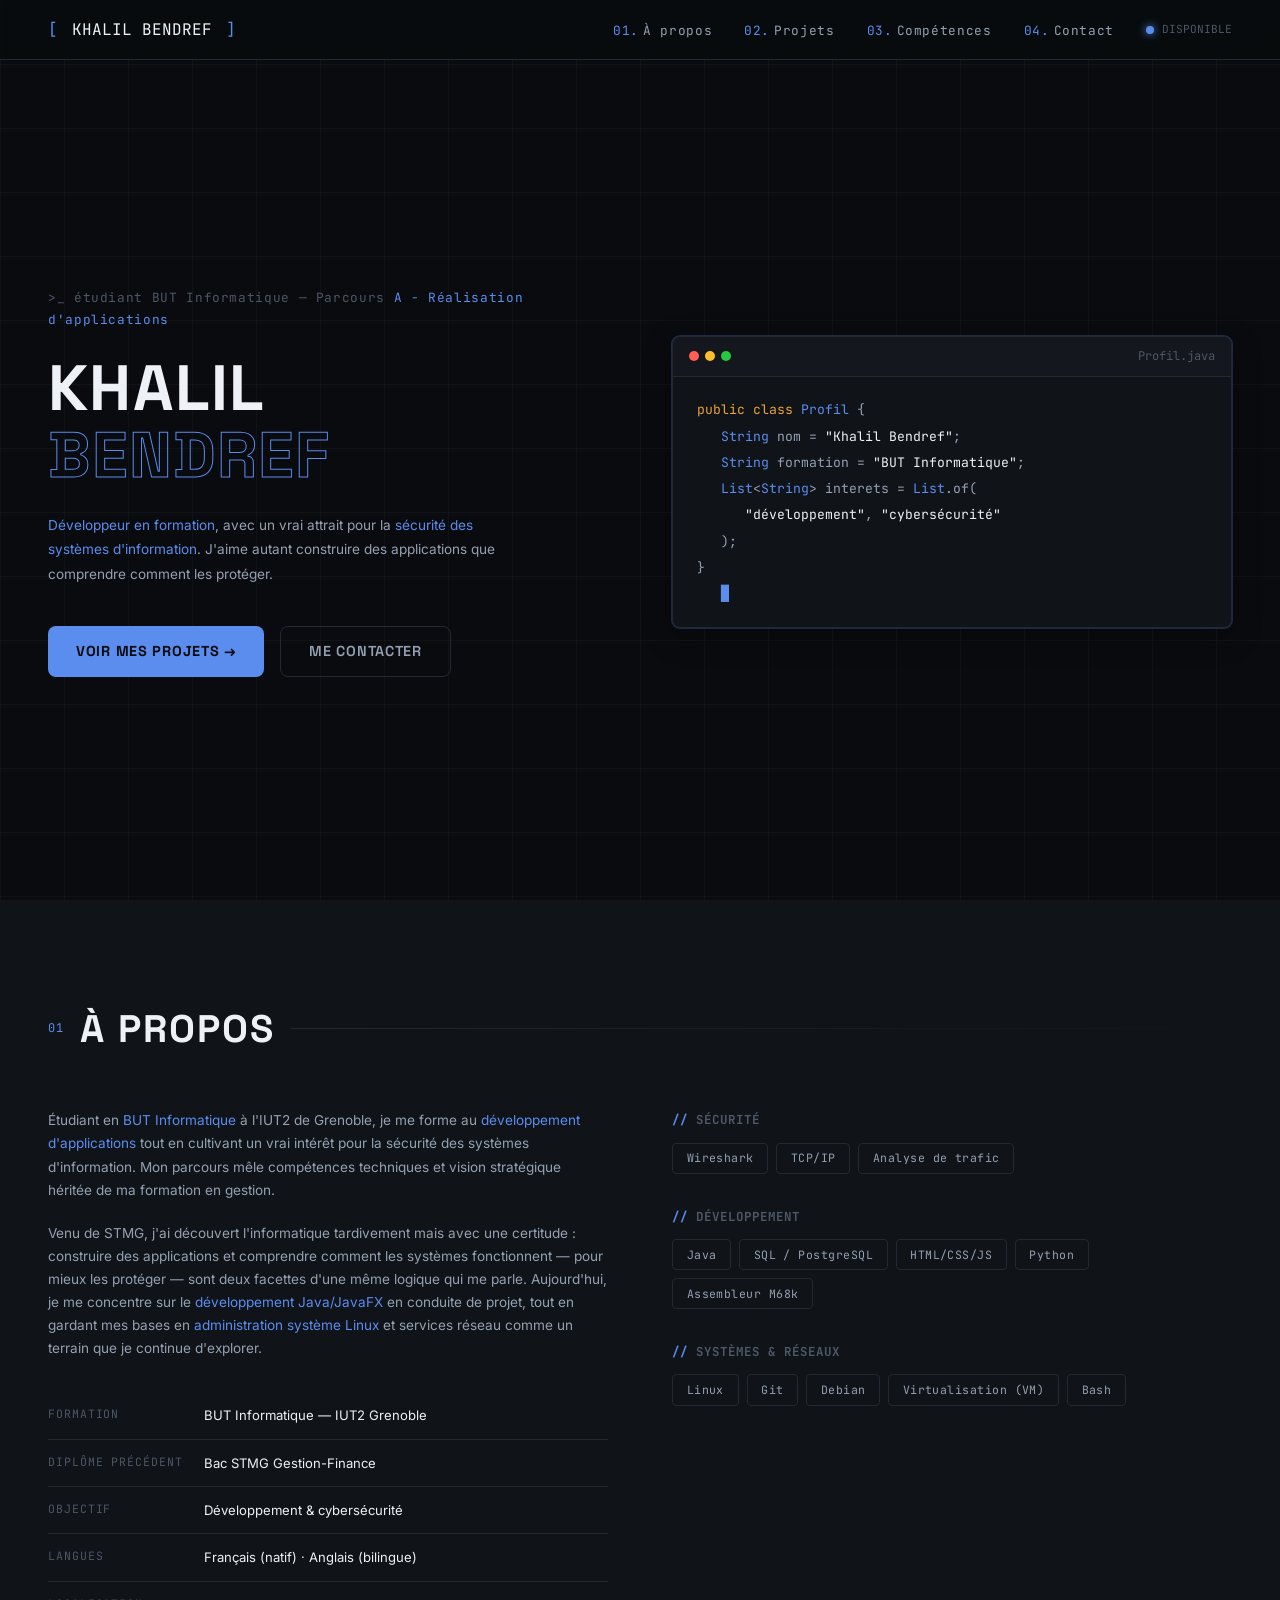
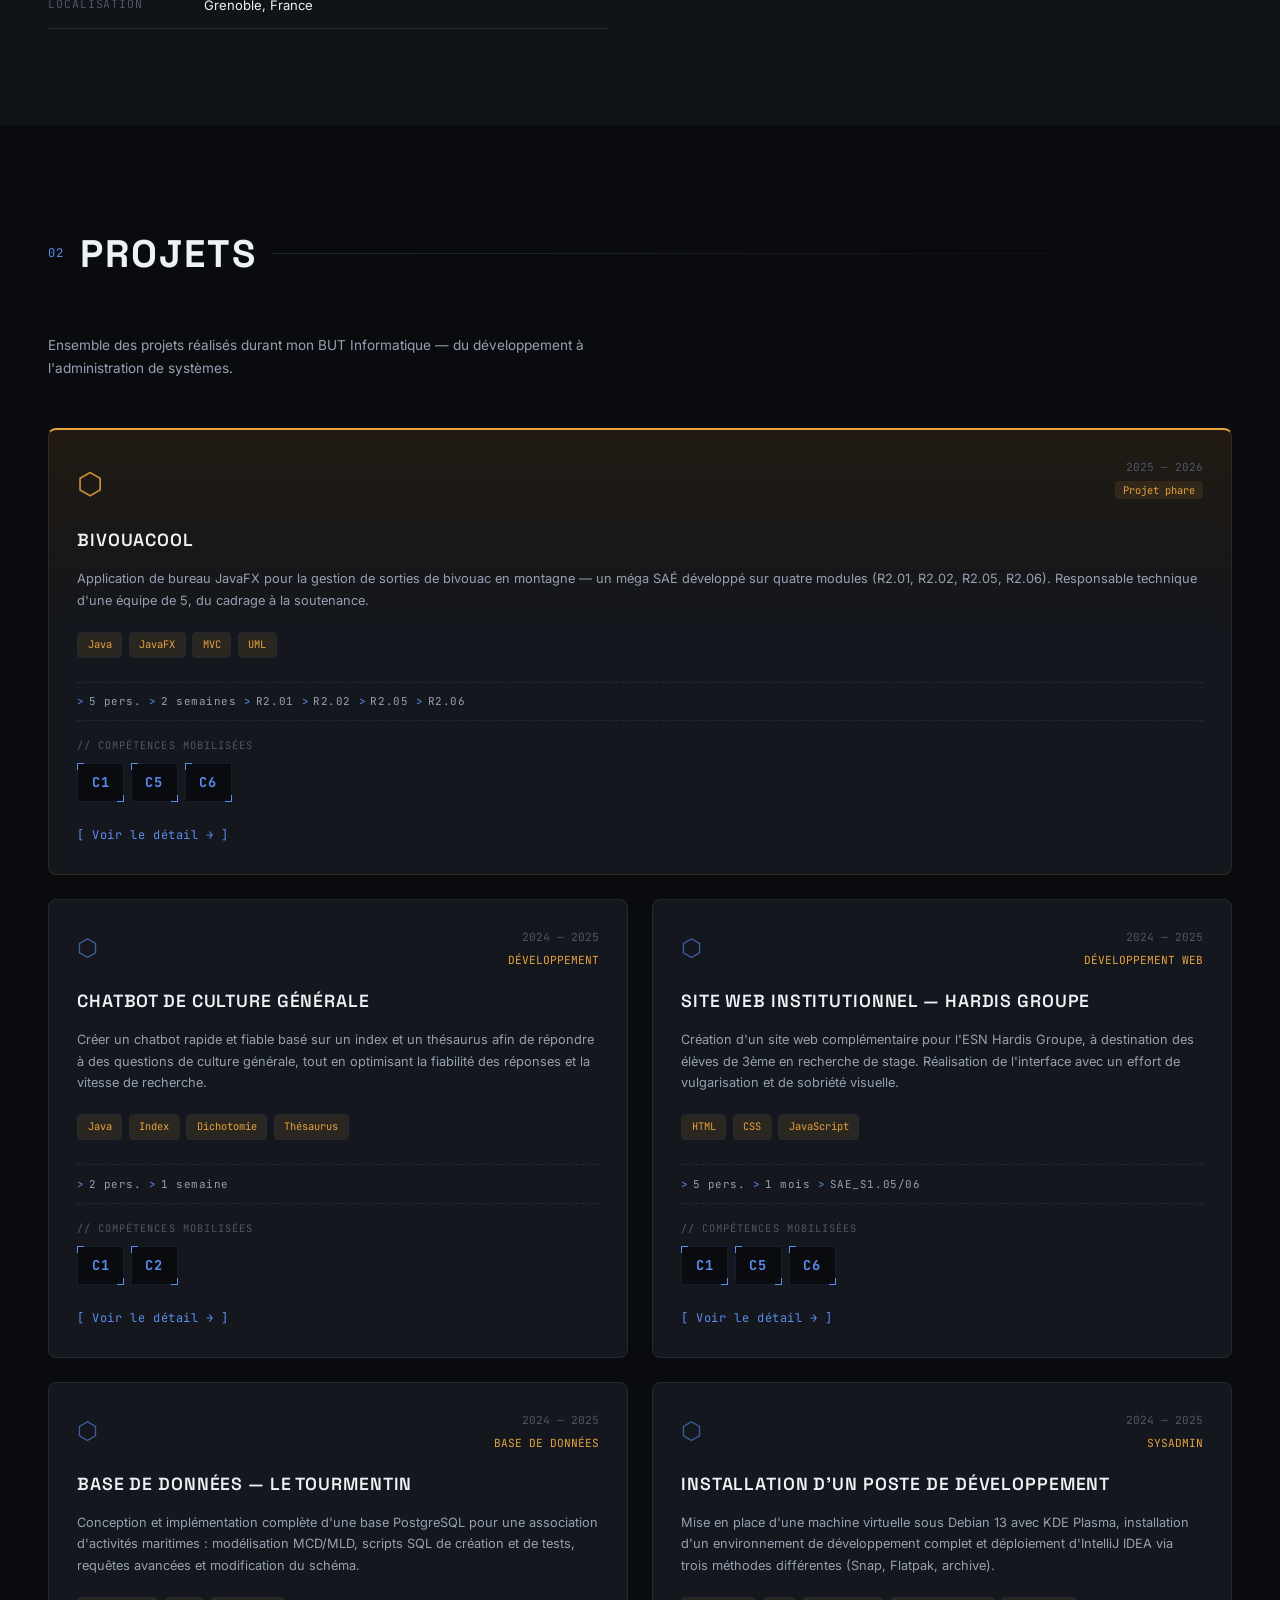
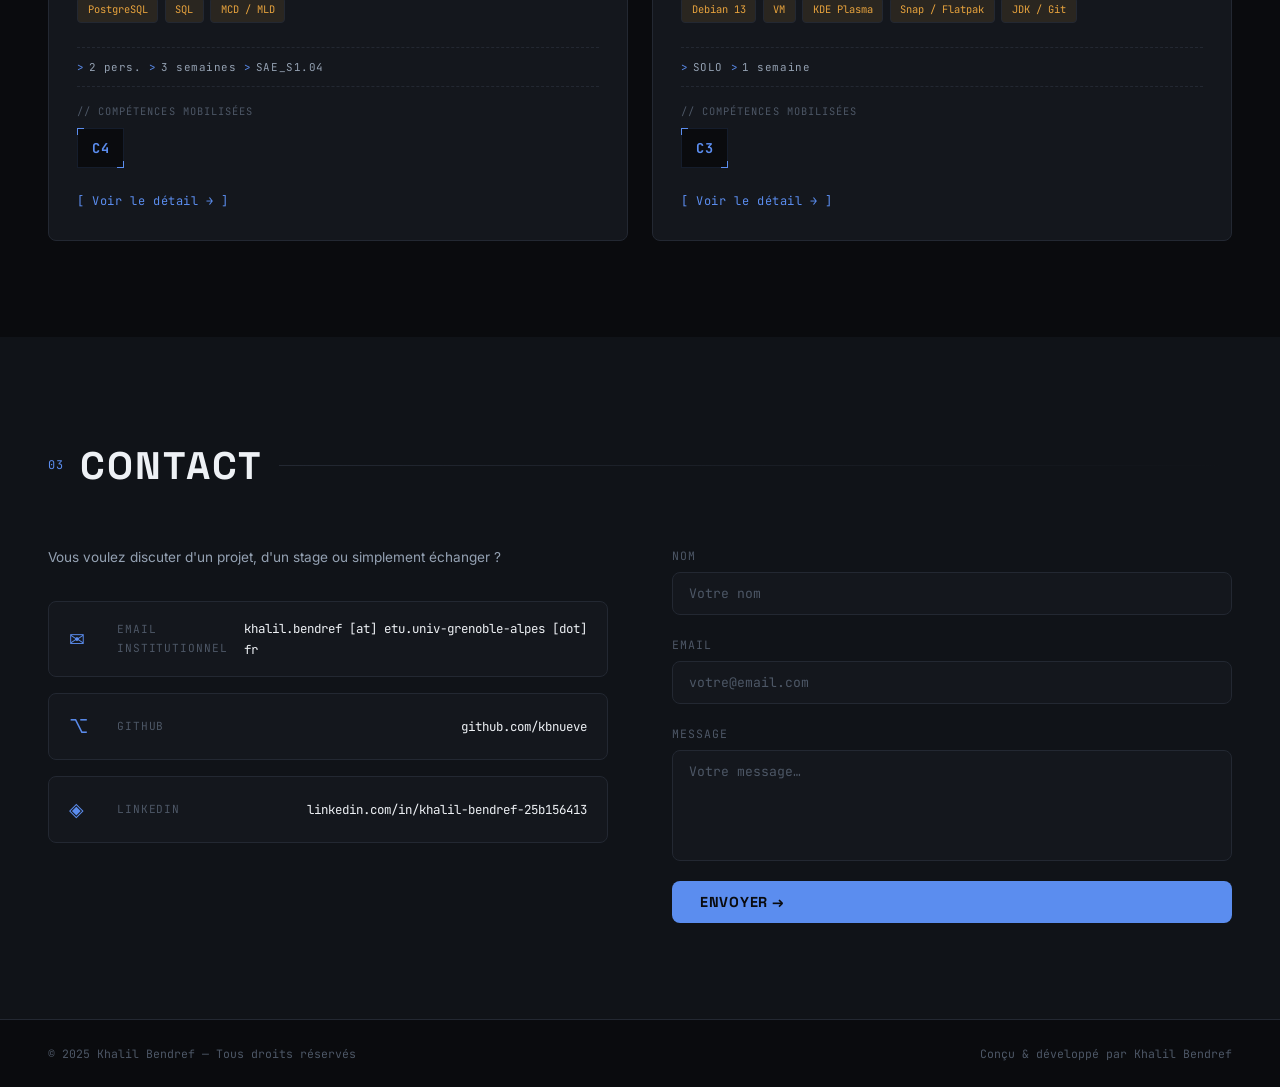
==== index.html @ bdef1910 "Add files via upload" ====
<!DOCTYPE html>
<html lang="fr">
<head>
  <meta charset="UTF-8" />
  <meta name="viewport" content="width=device-width, initial-scale=1.0"/>
  <title>Portfolio - Khalil Bendref</title>
  <link rel="preconnect" href="https://fonts.googleapis.com">
  <link href="https://fonts.googleapis.com/css2?family=JetBrains+Mono:wght@400;500;700&family=Space+Grotesk:wght@400;500;600;700&family=Inter:wght@400;500;600;700&display=swap" rel="stylesheet">
  <link rel="stylesheet" href="style.css"/>
</head>

<body>

  <!-- NAVBAR -->

<nav class="navbar">
  <div class="nav-logo">
    <span class="bracket">[</span>
    <span class="nav-name">KHALIL BENDREF</span>
    <span class="bracket">]</span>
  </div>
  <ul class="nav-links">
    <li><a href="#about"><span class="nav-num">01.</span>À propos</a></li>
    <li><a href="#projects"><span class="nav-num">02.</span>Projets</a></li>
    <li><a href="competences.html"><span class="nav-num">03.</span>Compétences</a></li>
    <li><a href="#contact"><span class="nav-num">04.</span>Contact</a></li>
  </ul>
  <div class="nav-status">
    <span class="status-dot"></span>
    <span class="status-text">DISPONIBLE</span>
  </div>
</nav>

  <!-- HERO -->
  <section class="hero" id="hero">
    <div class="hero-bg-grid"></div>
    <div class="hero-content">
      <div class="hero-tag">&gt;_ étudiant BUT Informatique — Parcours <span class="accent">A - Réalisation d'applications</span></div>
      <h1 class="hero-title">
        <span>KHALIL</span>
        <br/>
        <span class="hero-lastname">BENDREF</span>
      </h1>
      <p class="hero-sub">
        <span class="accent">Développeur en formation</span>, avec un vrai
        attrait pour la <span class="accent">sécurité des systèmes
        d'information</span>. J'aime autant construire des applications
        que comprendre comment les protéger.
      </p>
      <div class="hero-cta">
        <a href="#projects" class="btn-primary">Voir mes projets<span class="btn-arrow"> →</span></a>
        <a href="#contact" class="btn-ghost">Me contacter</a>
      </div>
    </div>
    <div class="hero-terminal">
      <div class="terminal-bar">
        <span class="t-dot red"></span>
        <span class="t-dot yellow"></span>
        <span class="t-dot green"></span>
        <span class="t-title">Profil.java</span>
      </div>
      <div class="terminal-body code-body">
        <p><span class="tk-kw">public class</span> <span class="tk-type">Profil</span> {</p>
        <p class="indent"><span class="tk-type">String</span> nom = <span class="tk-str">"Khalil Bendref"</span>;</p>
        <p class="indent"><span class="tk-type">String</span> formation = <span class="tk-str">"BUT Informatique"</span>;</p>
        <p class="indent"><span class="tk-type">List</span>&lt;<span class="tk-type">String</span>&gt; interets = <span class="tk-type">List</span>.of(</p>
        <p class="indent indent2"><span class="tk-str">"développement"</span>, <span class="tk-str">"cybersécurité"</span></p>
        <p class="indent">);</p>
        <p>}</p>
        <p class="t-caret"><span class="cursor">█</span></p>
      </div>
    </div>
  </section>

  <!-- ABOUT -->
  <section class="about" id="about">
    <div class="section-header">
      <span class="section-num">01</span>
      <h2 class="section-title">À propos</h2>
      <div class="section-line"></div>
    </div>
    <div class="about-grid">
      <div class="about-text">
        <p>
          Étudiant en <span class="accent">BUT Informatique</span> à l'IUT2 de Grenoble,
          je me forme au <span class="accent">développement d'applications</span> tout en
          cultivant un vrai intérêt pour la sécurité des systèmes d'information.
          Mon parcours mêle compétences techniques et vision stratégique héritée de ma formation en gestion.
        </p>
        <p>
          Venu de STMG, j'ai découvert l'informatique tardivement mais avec
une certitude : construire des applications et comprendre comment les
systèmes fonctionnent — pour mieux les protéger — sont deux facettes
d'une même logique qui me parle.

Aujourd'hui, je me concentre sur le <span class="accent">développement
Java/JavaFX</span> en conduite de projet, tout en gardant mes bases en
<span class="accent">administration système Linux</span> et services
réseau comme un terrain que je continue d'explorer.
        </p>
        <div class="about-details">
          <div class="detail-item">
            <span class="detail-label">Formation</span>
            <span class="detail-value">BUT Informatique — IUT2 Grenoble</span>
          </div>
          <div class="detail-item">
            <span class="detail-label">Diplôme précédent</span>
            <span class="detail-value">Bac STMG Gestion-Finance</span>
          </div>
          <div class="detail-item">
            <span class="detail-label">Objectif</span>
            <span class="detail-value">Développement &amp; cybersécurité</span>
          </div>
          
          <div class="detail-item">
  <span class="detail-label">Langues</span>
  <span class="detail-value">Français (natif) · Anglais (bilingue)</span>
</div>

          <div class="detail-item">
            <span class="detail-label">Localisation</span>
            <span class="detail-value">Grenoble, France</span>
          </div>
        </div>
      </div>
      <div class="about-skills">
        <div class="skills-block">
          <h3 class="skills-cat"><span class="accent">// </span>Sécurité</h3>
          <div class="skill-tags">
            <span class="tag">Wireshark</span>
            <span class="tag">TCP/IP</span>
            <span class="tag">Analyse de trafic</span>
          </div>
        </div>
        <div class="skills-block">
          <h3 class="skills-cat"><span class="accent">// </span>Développement</h3>
          <div class="skill-tags">
            <span class="tag">Java</span>
            <span class="tag">SQL / PostgreSQL</span>
            <span class="tag">HTML/CSS/JS</span>
            <span class="tag">Python</span>
            <span class="tag">Assembleur M68k</span>
          </div>
        </div>
        <div class="skills-block">
          <h3 class="skills-cat"><span class="accent">// </span>Systèmes & Réseaux</h3>
          <div class="skill-tags">
            <span class="tag">Linux</span>
            <span class="tag">Git</span>
            <span class="tag">Debian</span>
            <span class="tag">Virtualisation (VM)</span>
            <span class="tag">Bash</span>
          </div>
        </div>
      </div>
    </div>
  </section>

  <!-- PROJECTS -->
   <!-- PROJECTS -->
  <section class="projects" id="projects">
    <div class="section-header">
      <span class="section-num">02</span>
      <h2 class="section-title">Projets</h2>
      <div class="section-line"></div>
    </div>
    <p class="projects-intro">
      Ensemble des projets réalisés durant mon BUT Informatique — du développement à l'administration de systèmes.
    </p>
    <div class="projects-grid">

      <!-- PROJECT CARD 5 — Bivouacool (PHARE) -->
      <article class="project-card featured" onclick="openProjectModal(5)">
        <div class="card-header">
          <div class="card-icon">⬡</div>
          <div class="card-meta">
            <span class="card-year">2025 — 2026</span>
            <span class="card-type featured-badge">Projet phare</span>
          </div>
        </div>
        <h3 class="card-title">Bivouacool</h3>
        <p class="card-desc">
          Application de bureau JavaFX pour la gestion de sorties de bivouac en montagne — un méga SAÉ développé sur quatre modules (R2.01, R2.02, R2.05, R2.06). Responsable technique d'une équipe de 5, du cadrage à la soutenance.
        </p>
        <div class="card-tags">
          <span class="ctag">Java</span>
          <span class="ctag">JavaFX</span>
          <span class="ctag">MVC</span>
          <span class="ctag">UML</span>
        </div>

        <div class="card-meta-row">
          <span class="meta-chip"><span class="meta-key">&gt;</span> <span class="meta-val">5 pers.</span></span>
          <span class="meta-chip"><span class="meta-key">&gt;</span> <span class="meta-val">2 semaines</span></span>
          <span class="meta-chip"><span class="meta-key">&gt;</span> <span class="meta-val">R2.01</span></span>
          <span class="meta-chip"><span class="meta-key">&gt;</span> <span class="meta-val">R2.02</span></span>
          <span class="meta-chip"><span class="meta-key">&gt;</span> <span class="meta-val">R2.05</span></span>
          <span class="meta-chip"><span class="meta-key">&gt;</span> <span class="meta-val">R2.06</span></span>
        </div>

        <div class="card-skills">
          <span class="card-skills-label">// Compétences mobilisées</span>
          <div class="skills-row">
            <a href="competences.html#c1" class="skill-badge" title="Réaliser un développement d'application" onclick="event.stopPropagation()">C1</a>
            <a href="competences.html#c5" class="skill-badge" title="Conduire un projet" onclick="event.stopPropagation()">C5</a>
            <a href="competences.html#c6" class="skill-badge" title="Travailler dans une équipe informatique" onclick="event.stopPropagation()">C6</a>
          </div>
        </div>

        <div class="card-footer">
          <span class="card-link">[ Voir le détail → ]</span>
        </div>
        <div class="card-glow"></div>
      </article>

      <!-- PROJECT CARD 1 — Chatbot culture générale -->
       <article class="project-card" onclick="openProjectModal(1)">
        <div class="card-header">
          <div class="card-icon">⬡</div>
          <div class="card-meta">
            <span class="card-year">2024 — 2025</span>
            <span class="card-type">DÉVELOPPEMENT</span>
          </div>
        </div>
        <h3 class="card-title">Chatbot de culture générale</h3>
        <p class="card-desc">
          Créer un chatbot rapide et fiable basé sur un index et un thésaurus afin de répondre à des questions de culture générale, tout en optimisant la fiabilité des réponses et la vitesse de recherche.
        </p>
        <div class="card-tags">
          <span class="ctag">Java</span>
          <span class="ctag">Index</span>
          <span class="ctag">Dichotomie</span>
          <span class="ctag">Thésaurus</span>
        </div>

        <div class="card-meta-row">
          <span class="meta-chip"><span class="meta-key">&gt;</span> <span class="meta-val">2 pers.</span></span>
          <span class="meta-chip"><span class="meta-key">&gt;</span> <span class="meta-val">1 semaine</span></span>
        </div>

        <div class="card-skills">
          <span class="card-skills-label">// Compétences mobilisées</span>
          <div class="skills-row">
            <a href="competences.html#c1" class="skill-badge" title="Réaliser un développement d'application">C1</a>
            <a href="competences.html#c2" class="skill-badge" title="Optimiser des applications informatiques">C2</a>
          </div>
        </div>

        <div class="card-footer">
          <span class="card-link">[ Voir le détail → ]</span>
        </div>
        <div class="card-glow"></div>
      </article>

      <!-- PROJECT CARD 2 — Site web Hardis Groupe -->
      <article class="project-card" onclick="openProjectModal(2)">
        <div class="card-header">
          <div class="card-icon">⬡</div>
          <div class="card-meta">
            <span class="card-year">2024 — 2025</span>
            <span class="card-type">DÉVELOPPEMENT WEB</span>
          </div>
        </div>
        <h3 class="card-title">Site web institutionnel — Hardis Groupe</h3>
        <p class="card-desc">
          Création d'un site web complémentaire pour l'ESN Hardis Groupe, à destination des élèves de 3ème en recherche de stage. Réalisation de l'interface avec un effort de vulgarisation et de sobriété visuelle.
        </p>
        <div class="card-tags">
          <span class="ctag">HTML</span>
          <span class="ctag">CSS</span>
          <span class="ctag">JavaScript</span>
        </div>

        <div class="card-meta-row">
          <span class="meta-chip"><span class="meta-key">&gt;</span> <span class="meta-val">5 pers.</span></span>
          <span class="meta-chip"><span class="meta-key">&gt;</span> <span class="meta-val">1 mois</span></span>
          <span class="meta-chip"><span class="meta-key">&gt;</span> <span class="meta-val">SAE_S1.05/06</span></span>
        </div>

        <div class="card-skills">
          <span class="card-skills-label">// Compétences mobilisées</span>
          <div class="skills-row">
            <a href="competences.html#c1" class="skill-badge" title="Réaliser un développement d'application" onclick="event.stopPropagation()">C1</a>
<a href="competences.html#c5" class="skill-badge" title="Conduire un projet" onclick="event.stopPropagation()">C5</a>
<a href="competences.html#c6" class="skill-badge" title="Travailler dans une équipe informatique" onclick="event.stopPropagation()">C6</a>
          </div>
        </div>

        <div class="card-footer">
          <span class="card-link">[ Voir le détail → ]</span>
        </div>
        <div class="card-glow"></div>
      </article>

      <!-- PROJECT CARD 3 — BDD Le Tourmentin -->
      <article class="project-card" onclick="openProjectModal(3)">
        <div class="card-header">
          <div class="card-icon">⬡</div>
          <div class="card-meta">
            <span class="card-year">2024 — 2025</span>
            <span class="card-type">BASE DE DONNÉES</span>
          </div>
        </div>
        <h3 class="card-title">Base de données — Le Tourmentin</h3>
        <p class="card-desc">
          Conception et implémentation complète d'une base PostgreSQL pour une association d'activités maritimes : modélisation MCD/MLD, scripts SQL de création et de tests, requêtes avancées et modification du schéma.
        </p>
        <div class="card-tags">
          <span class="ctag">PostgreSQL</span>
          <span class="ctag">SQL</span>
          <span class="ctag">MCD / MLD</span>
        </div>

        <div class="card-meta-row">
          <span class="meta-chip"><span class="meta-key">&gt;</span> <span class="meta-val">2 pers.</span></span>
          <span class="meta-chip"><span class="meta-key">&gt;</span> <span class="meta-val">3 semaines</span></span>
          <span class="meta-chip"><span class="meta-key">&gt;</span> <span class="meta-val">SAE_S1.04</span></span>
        </div>

        <div class="card-skills">
          <span class="card-skills-label">// Compétences mobilisées</span>
          <div class="skills-row">
<a href="competences.html#c4" class="skill-badge" title="Gérer des données de l'information" onclick="event.stopPropagation()">C4</a>          </div>
        </div>

        <div class="card-footer">
          <span class="card-link">[ Voir le détail → ]</span>
        </div>
        <div class="card-glow"></div>
      </article>

      <!-- PROJECT CARD 4 — Installation poste de développement -->
      <article class="project-card" onclick="openProjectModal(4)">
        <div class="card-header">
          <div class="card-icon">⬡</div>
          <div class="card-meta">
            <span class="card-year">2024 — 2025</span>
            <span class="card-type">SYSADMIN</span>
          </div>
        </div>
        <h3 class="card-title">Installation d'un poste de développement</h3>
        <p class="card-desc">
          Mise en place d'une machine virtuelle sous Debian 13 avec KDE Plasma, installation d'un environnement de développement complet et déploiement d'IntelliJ IDEA via trois méthodes différentes (Snap, Flatpak, archive).
        </p>
        <div class="card-tags">
          <span class="ctag">Debian 13</span>
          <span class="ctag">VM</span>
          <span class="ctag">KDE Plasma</span>
          <span class="ctag">Snap / Flatpak</span>
          <span class="ctag">JDK / Git</span>
        </div>

        <div class="card-meta-row">
          <span class="meta-chip"><span class="meta-key">&gt;</span> <span class="meta-val">SOLO</span></span>
          <span class="meta-chip"><span class="meta-key">&gt;</span> <span class="meta-val">1 semaine</span></span>
        </div>

        <div class="card-skills">
          <span class="card-skills-label">// Compétences mobilisées</span>
          <div class="skills-row">
<a href="competences.html#c3" class="skill-badge" title="Administrer des systèmes informatiques communicants complexes" onclick="event.stopPropagation()">C3</a>          </div>
        </div>

        <div class="card-footer">
          <span class="card-link">[ Voir le détail → ]</span>
        </div>
        <div class="card-glow"></div>
      </article>

    </div>
  </section>



  <!-- CONTACT -->
  <section class="contact" id="contact">
    <div class="section-header">
      <span class="section-num">03</span>
      <h2 class="section-title">Contact</h2>
      <div class="section-line"></div>
    </div>
    <div class="contact-grid">
      <div class="contact-text">
        <p>Vous voulez discuter d'un projet, d'un stage ou simplement échanger ?</p>
        <div class="contact-links">
          <a href="#" class="contact-item" id="emailLink">
  <span class="ci-icon">✉</span>
  <span class="ci-label">Email institutionnel</span>
  <span class="ci-value" id="emailDisplay">[email protégé — cliquez pour afficher]</span>
</a>
          <a href="https://github.com/kbnueve" target="_blank" class="contact-item">
            <span class="ci-icon">⌥</span>
            <span class="ci-label">GitHub</span>
            <span class="ci-value">github.com/kbnueve</span>
          </a>
          <a href="https://linkedin.com/in/khalil-bendref-25b156413" target="_blank" class="contact-item">
            <span class="ci-icon">◈</span>
            <span class="ci-label">LinkedIn</span>
            <span class="ci-value">linkedin.com/in/khalil-bendref-25b156413</span>
          </a>
        </div>
      </div>
     <form class="contact-form" id="contactForm" action="https://formspree.io/f/mykvalyw" method="POST">
        <div class="form-group">
          <label for="name">Nom</label>
          <input type="text" id="name" name="name" placeholder="Votre nom" required/>
        </div>
        <div class="form-group">
          <label for="email">Email</label>
          <input type="email" id="email" name="email" placeholder="votre@email.com" required/>
        </div>
        <div class="form-group">
          <label for="message">Message</label>
          <textarea id="message" name="message" rows="5" placeholder="Votre message…" required></textarea>
        </div>
        <button type="submit" class="btn-primary">
          Envoyer<span class="btn-arrow"> →</span>
        </button>
        <!-- Intègre Formspree : action="https://formspree.io/f/[ton-id]" method="POST" -->
      </form>
    </div>
  </section>

  <!-- FOOTER -->
  <footer class="footer">
    <div class="footer-inner">
      <span class="footer-copy">© 2025 Khalil Bendref — Tous droits réservés</span>
      <span class="footer-built">Conçu & développé par Khalil Bendref</span>
    </div>
  </footer>

  


<div class="modal-overlay" id="projectModal">
  <div class="modal-window">
    <div class="modal-titlebar">
      <span class="tb-dot red" data-close-modal></span>
      <span class="tb-dot yellow"></span>
      <span class="tb-dot green"></span>
      <span class="tb-title" id="modalFilePath">~/projets/projet.md</span>
      <button class="tb-close" data-close-modal>[ X ] FERMER</button>
    </div>
    <div class="modal-body" id="modalBody">
      <!-- Le contenu est injecté dynamiquement par JS -->
    </div>
  </div>
</div>
<script src="main.js"></script>
</body>
</html>
---- style.css ----
/* =============================================
   PORTFOLIO — STYLESHEET
   Thème graphite, accents bleu (dev) / ambre (sécurité)
   ============================================= */

:root {
  --bg-deep:      #0a0b0e;
  --bg-surface:   #101318;
  --bg-card:      #14171d;
  --bg-card-hover:#181c23;
  --border:       #232832;
  --border-glow:  #5b8def40;

  --accent:       #5b8def;
  --accent-dim:   #5b8def22;
  --accent-2:     #e8a33d;
  --accent-2-dim: #e8a33d1a;
  --danger:       #ef4a5f;
  --warn:         #e8a33d;

  --text-primary:  #eef1f5;
  --text-secondary:#94a1b2;
  --text-muted:    #4d5766;

  --font-mono:  'JetBrains Mono', monospace;
  --font-head:  'Space Grotesk', sans-serif;
  --font-body:  'Inter', sans-serif;

  --radius:  8px;
  --glow:    0 4px 24px rgba(0,0,0,0.4);
  --glow-card: 0 0 0 1px var(--border-glow), 0 8px 30px rgba(0,0,0,0.3);
}

/* ─── RESET & BASE ─── */
*, *::before, *::after { box-sizing: border-box; margin: 0; padding: 0; }

html { scroll-behavior: smooth; }

body {
  background: var(--bg-deep);
  color: var(--text-primary);
  font-family: var(--font-body);
  font-size: 14px;
  line-height: 1.7;
  overflow-x: hidden;
}

a { color: inherit; text-decoration: none; }
ul { list-style: none; }

/* ─── NAVBAR ─── */
.navbar {
  position: fixed; top: 0; left: 0; right: 0; z-index: 100;
  display: flex; align-items: center; gap: 2rem;
  padding: 1rem 3rem;
  background: rgba(8,12,14,0.85);
  backdrop-filter: blur(12px);
  border-bottom: 1px solid var(--border);
}
.nav-logo { font-family: var(--font-mono); font-size: 1rem; }
.nav-logo a { display: flex; gap: 0; }
.bracket { color: var(--accent); }
.nav-name { color: var(--text-primary); padding: 0 4px; }
.nav-links { display: flex; gap: 2rem; margin-left: auto; }
.nav-links a {
  font-family: var(--font-mono); font-size: 0.8rem;
  color: var(--text-secondary);
  transition: color 0.2s;
  letter-spacing: 0.05em;
}
.nav-links a:hover { color: var(--accent); }
.nav-num { color: var(--accent); margin-right: 4px; }
.nav-status {
  display: flex; align-items: center; gap: 8px;
  font-family: var(--font-mono); font-size: 0.7rem;
  color: var(--text-muted);
}
.status-dot {
  width: 8px; height: 8px; border-radius: 50%;
  background: var(--accent);
  box-shadow: 0 0 8px var(--accent);
  animation: pulse 2s infinite;
}
@keyframes pulse {
  0%, 100% { opacity: 1; }
  50% { opacity: 0.4; }
}

/* ─── BUTTONS ─── */
.btn-primary {
  display: inline-flex; align-items: center; gap: 4px;
  padding: 0.75rem 1.75rem;
  background: var(--accent);
  color: var(--bg-deep);
  font-family: var(--font-head); font-size: 0.9rem; font-weight: 700;
  letter-spacing: 0.05em; text-transform: uppercase;
  border: none; border-radius: var(--radius); cursor: pointer;
  transition: all 0.2s;
}
.btn-primary:hover { background: #79a3f2; box-shadow: var(--glow); }
.btn-ghost {
  display: inline-flex; align-items: center;
  padding: 0.75rem 1.75rem;
  border: 1px solid var(--border); border-radius: var(--radius);
  color: var(--text-secondary);
  font-family: var(--font-head); font-size: 0.9rem; font-weight: 600;
  letter-spacing: 0.05em; text-transform: uppercase;
  cursor: pointer;
  transition: all 0.2s;
}
.btn-ghost:hover { border-color: var(--accent); color: var(--accent); }
.btn-sm { padding: 0.5rem 1rem; font-size: 0.8rem; }

/* ─── HERO ─── */
.hero {
  min-height: 100vh;
  display: grid; grid-template-columns: 1fr 1fr; align-items: center; gap: 4rem;
  padding: 8rem 3rem 4rem;
  position: relative; overflow: hidden;
}
.hero-bg-grid {
  position: absolute; inset: 0; z-index: 0;
  background-image:
    linear-gradient(rgba(148,161,178,0.05) 1px, transparent 1px),
    linear-gradient(90deg, rgba(148,161,178,0.05) 1px, transparent 1px);
  background-size: 64px 64px;
}
.hero-content { position: relative; z-index: 1; }
.hero-tag {
  font-family: var(--font-mono); font-size: 0.8rem;
  color: var(--text-muted); margin-bottom: 1.5rem;
  letter-spacing: 0.05em;
}
.hero-title {
  font-family: var(--font-head);
  font-size: clamp(2.5rem, 5vw, 4.5rem);
  font-weight: 700; line-height: 1.05;
  text-transform: uppercase; letter-spacing: 0.02em;
  margin-bottom: 1.5rem;
}
.hero-lastname {
  color: transparent;
  -webkit-text-stroke: 1px var(--accent);
}
.hero-sub {
  font-family: var(--font-body); font-size: 0.85rem;
  color: var(--text-secondary); max-width: 480px;
  margin-bottom: 2.5rem; line-height: 1.8;
}
.hero-cta { display: flex; gap: 1rem; flex-wrap: wrap; }

/* TERMINAL */
.hero-terminal {
  position: relative; z-index: 1;
  background: var(--bg-surface);
  border: 1px solid var(--border);
  border-radius: var(--radius);
  overflow: hidden;
  font-family: var(--font-mono);
  font-size: 0.82rem;
  box-shadow: var(--glow-card);
}
.terminal-bar {
  display: flex; align-items: center; gap: 6px;
  padding: 0.6rem 1rem;
  background: var(--bg-card);
  border-bottom: 1px solid var(--border);
}
.t-dot { width: 10px; height: 10px; border-radius: 50%; }
.t-dot.red    { background: #ff5f56; }
.t-dot.yellow { background: #ffbd2e; }
.t-dot.green  { background: #27c93f; }
.t-title { margin-left: auto; color: var(--text-muted); font-size: 0.75rem; }
.terminal-body { padding: 1.25rem 1.5rem; line-height: 2; }
.terminal-body p { color: var(--text-secondary); }
.code-body .indent { padding-left: 1.5rem; }
.code-body .indent2 { padding-left: 3rem; }
.tk-kw { color: var(--accent-2); }
.tk-type { color: var(--accent); }
.tk-str { color: var(--text-primary); }
.t-caret { padding-left: 1.5rem; }
.cursor {
  display: inline-block; color: var(--accent);
  animation: blink 1s step-end infinite;
}
@keyframes blink { 0%, 100% { opacity: 1; } 50% { opacity: 0; } }

/* ─── SECTIONS ─── */
section { padding: 6rem 3rem; }
.section-header {
  display: flex; align-items: center; gap: 1rem;
  margin-bottom: 3rem;
}
.section-num {
  font-family: var(--font-mono); font-size: 0.75rem;
  color: var(--accent); letter-spacing: 0.1em;
}
.section-title {
  font-family: var(--font-head); font-size: clamp(1.8rem, 3vw, 2.5rem);
  font-weight: 700; text-transform: uppercase; letter-spacing: 0.05em;
}
.section-line {
  flex: 1; height: 1px;
  background: linear-gradient(90deg, var(--border), transparent);
}
.accent { color: var(--accent); }

/* ─── ABOUT ─── */
.about { background: var(--bg-surface); }
.about-grid {
  display: grid; grid-template-columns: 1fr 1fr; gap: 4rem;
  align-items: start;
}
.about-text p {
  color: var(--text-secondary); margin-bottom: 1.25rem;
  font-size: 0.85rem;
}
.about-details { margin-top: 2rem; }
.detail-item {
  display: flex; gap: 1rem; padding: 0.75rem 0;
  border-bottom: 1px solid var(--border);
}
.detail-label {
  font-family: var(--font-mono); font-size: 0.72rem;
  color: var(--text-muted); text-transform: uppercase;
  letter-spacing: 0.08em; min-width: 140px;
}
.detail-value { color: var(--text-primary); font-size: 0.82rem; }

.skills-block { margin-bottom: 2rem; }
.skills-cat {
  font-family: var(--font-mono); font-size: 0.78rem;
  color: var(--text-muted); text-transform: uppercase;
  letter-spacing: 0.08em; margin-bottom: 0.75rem;
}
.skill-tags { display: flex; flex-wrap: wrap; gap: 0.5rem; }
.tag {
  padding: 0.3rem 0.85rem;
  border: 1px solid var(--border);
  border-radius: 4px;
  font-family: var(--font-mono); font-size: 0.72rem;
  color: var(--text-secondary); letter-spacing: 0.04em;
  transition: all 0.2s;
}
.tag:hover { border-color: var(--accent); color: var(--accent); }

/* ─── PROJECTS ─── */
.projects-intro {
  color: var(--text-secondary); font-size: 0.85rem;
  max-width: 600px; margin-bottom: 3rem;
}
.projects-grid {
  display: grid;
  grid-template-columns: repeat(2, 1fr);
  gap: 1.5rem;
}
.project-card {
  position: relative;
  background: var(--bg-card);
  border: 1px solid var(--border);
  border-radius: var(--radius);
  padding: 1.75rem;
  cursor: pointer;
  overflow: hidden;
  transition: all 0.3s;
  display: flex;
  flex-direction: column;
}

.project-card:hover {
  background: var(--bg-card-hover);
  border-color: var(--accent);
  transform: translateY(-3px);
  box-shadow: 0 12px 30px rgba(0,0,0,0.25);
}
.project-card:hover .card-glow {
  opacity: 1;
}
.card-glow {
  position: absolute; top: 0; left: 0; right: 0; height: 1px;
  background: linear-gradient(90deg, transparent, var(--accent), transparent);
  opacity: 0; transition: opacity 0.3s;
}
.project-card.featured {
  grid-column: 1 / -1;
  border-color: var(--accent-2-dim);
  border-top: 2px solid var(--accent-2);
  background: linear-gradient(180deg, var(--accent-2-dim), var(--bg-card) 45%);
}
.project-card.featured:hover {
  border-color: var(--accent-2);
  box-shadow: 0 12px 30px rgba(0,0,0,0.25);
}
.project-card.featured .card-icon { color: var(--accent-2); font-size: 1.9rem; opacity: 0.85; }
.project-card.featured .card-glow {
  background: linear-gradient(90deg, transparent, var(--accent-2), transparent);
}
.project-card.featured .card-header { grid-column: 1 / -1; }
.project-card.featured .card-footer { margin-top: auto; }
.card-header {
  display: flex; justify-content: space-between; align-items: start;
  margin-bottom: 1rem;
}
.card-icon { font-size: 1.5rem; color: var(--accent); opacity: 0.6; }
.card-meta { text-align: right; }
.card-year {
  display: block; font-family: var(--font-mono); font-size: 0.7rem;
  color: var(--text-muted);
}
.card-type {
  font-family: var(--font-mono); font-size: 0.7rem;
  color: var(--accent-2);
}
.featured-badge {
  background: var(--accent-2-dim); color: var(--accent-2);
  padding: 2px 8px; font-size: 0.65rem; border-radius: 4px;
}
.card-title {
  font-family: var(--font-head); font-size: 1.1rem; font-weight: 600;
  text-transform: uppercase; letter-spacing: 0.05em;
  margin-bottom: 0.75rem; color: var(--text-primary);
}
.card-desc {
  font-size: 0.8rem; color: var(--text-secondary);
  line-height: 1.7; margin-bottom: 1.25rem;
}
.card-tags { display: flex; flex-wrap: wrap; gap: 0.4rem; margin-bottom: 1.5rem; }
.ctag {
  padding: 0.2rem 0.6rem;
  background: var(--accent-2-dim);
  border: 1px solid var(--border);
  border-radius: 4px;
  font-family: var(--font-mono); font-size: 0.65rem;
  color: var(--accent-2);
}
.card-footer { margin-top: auto; }
.card-link {
  font-family: var(--font-mono); font-size: 0.75rem;
  color: var(--accent); letter-spacing: 0.05em;
  transition: letter-spacing 0.2s;
}
.project-card:hover .card-link { letter-spacing: 0.12em; }

/* ─── CONTACT ─── */
.contact { background: var(--bg-surface); }
.contact-grid {
  display: grid; grid-template-columns: 1fr 1fr; gap: 4rem;
}
.contact-text > p {
  color: var(--text-secondary); font-size: 0.85rem;
  margin-bottom: 2rem;
}
.contact-links { display: flex; flex-direction: column; gap: 1rem; }
.contact-item {
  display: grid; grid-template-columns: 2rem 1fr auto;
  align-items: center; gap: 1rem;
  padding: 1rem 1.25rem;
  border: 1px solid var(--border);
  border-radius: var(--radius);
  background: var(--bg-card);
  transition: all 0.2s;
}
.contact-item:hover { border-color: var(--accent); }
.ci-icon { font-size: 1.2rem; color: var(--accent); }
.ci-label {
  font-family: var(--font-mono); font-size: 0.7rem;
  color: var(--text-muted); text-transform: uppercase;
  letter-spacing: 0.08em; display: block;
}
.ci-value {
  font-family: var(--font-mono); font-size: 0.78rem;
  color: var(--text-primary);
}

/* FORM */
.contact-form { display: flex; flex-direction: column; gap: 1.25rem; }
.form-group { display: flex; flex-direction: column; gap: 0.4rem; }
.form-group label {
  font-family: var(--font-mono); font-size: 0.72rem;
  color: var(--text-muted); text-transform: uppercase;
  letter-spacing: 0.08em;
}
.form-group input, .form-group textarea {
  background: var(--bg-card);
  border: 1px solid var(--border);
  border-radius: var(--radius);
  color: var(--text-primary);
  font-family: var(--font-mono); font-size: 0.82rem;
  padding: 0.75rem 1rem;
  outline: none; resize: none;
  transition: border-color 0.2s;
}
.form-group input:focus, .form-group textarea:focus {
  border-color: var(--accent);
}
.form-group input::placeholder, .form-group textarea::placeholder {
  color: var(--text-muted);
}

/* ─── FOOTER ─── */
.footer {
  padding: 1.5rem 3rem;
  border-top: 1px solid var(--border);
  background: var(--bg-deep);
}
.footer-inner {
  display: flex; justify-content: space-between; align-items: center;
}
.footer-copy, .footer-built {
  font-family: var(--font-mono); font-size: 0.72rem;
  color: var(--text-muted);
}

/* ═══════════════════════════════════════
   PROJECT DETAIL PAGE
   ═══════════════════════════════════════ */

.project-hero {
  padding: 8rem 3rem 4rem;
  background: var(--bg-surface);
  border-bottom: 1px solid var(--border);
}
.ph-breadcrumb {
  font-family: var(--font-mono); font-size: 0.72rem;
  color: var(--text-muted); margin-bottom: 2rem;
}
.ph-breadcrumb a { color: var(--text-muted); transition: color 0.2s; }
.ph-breadcrumb a:hover { color: var(--accent); }
.ph-meta {
  display: flex; gap: 1.5rem; margin-bottom: 1rem;
}
.ph-type {
  font-family: var(--font-mono); font-size: 0.72rem;
  color: var(--accent-2); text-transform: uppercase; letter-spacing: 0.08em;
}
.ph-year {
  font-family: var(--font-mono); font-size: 0.72rem;
  color: var(--text-muted);
}
.ph-title {
  font-family: var(--font-head); font-size: clamp(2rem, 4vw, 3.5rem);
  font-weight: 700; text-transform: uppercase; letter-spacing: 0.03em;
  margin-bottom: 1.25rem;
}
.ph-desc {
  color: var(--text-secondary); font-size: 0.88rem;
  max-width: 700px; line-height: 1.8; margin-bottom: 1.75rem;
}
.ph-tags { display: flex; flex-wrap: wrap; gap: 0.5rem; }

/* PPP SECTIONS */
.project-detail { padding: 4rem 3rem; max-width: 1100px; margin: 0 auto; }
.ppp-section {
  margin-bottom: 3.5rem;
  padding-bottom: 3.5rem;
  border-bottom: 1px solid var(--border);
}
.ppp-section:last-of-type { border-bottom: none; }
.ppp-label {
  font-family: var(--font-mono); font-size: 0.75rem;
  color: var(--text-muted); text-transform: uppercase;
  letter-spacing: 0.1em; margin-bottom: 1.5rem;
}
.ppp-text {
  color: var(--text-secondary); font-size: 0.84rem;
  line-height: 1.85; margin-bottom: 1.25rem;
}
.ppp-list {
  list-style: none; display: flex; flex-direction: column; gap: 0.6rem;
}
.ppp-list li {
  padding-left: 1.5rem; position: relative;
  color: var(--text-secondary); font-size: 0.84rem;
}
.ppp-list li::before {
  content: '→'; position: absolute; left: 0;
  color: var(--accent); font-family: var(--font-mono);
}

/* INFO GRID */
.info-grid {
  display: grid; grid-template-columns: repeat(4, 1fr); gap: 1rem;
}
.info-card {
  background: var(--bg-card); border: 1px solid var(--border);
  padding: 1.25rem; display: flex; flex-direction: column; gap: 0.5rem;
}
.info-icon { color: var(--accent); font-size: 1.1rem; }
.info-title {
  font-family: var(--font-head); font-size: 0.8rem; font-weight: 600;
  text-transform: uppercase; letter-spacing: 0.05em;
}
.info-card p {
  font-size: 0.78rem; color: var(--text-secondary);
}

/* COMPETENCES */
.competences-grid {
  display: grid; grid-template-columns: repeat(2, 1fr); gap: 1rem;
}
.comp-item {
  background: var(--bg-card); border: 1px solid var(--border);
  padding: 1rem 1.25rem;
  display: grid; grid-template-columns: 3rem 1fr; gap: 0.25rem 0.75rem;
  align-items: start;
}
.comp-num {
  font-family: var(--font-mono); font-size: 0.72rem;
  color: var(--accent); grid-row: span 2; padding-top: 2px;
}
.comp-text {
  font-family: var(--font-head); font-size: 0.85rem; font-weight: 600;
  text-transform: uppercase;
}
.comp-detail {
  font-size: 0.77rem; color: var(--text-muted);
  grid-column: 2;
}

/* TWO COL */
.two-col { display: grid; grid-template-columns: 1fr 1fr; gap: 3rem; }
.ppp-col .ppp-label { margin-bottom: 1rem; }
.highlight-box {
  background: var(--accent-dim); border-left: 2px solid var(--accent);
  padding: 1rem 1.25rem; margin-top: 1.25rem;
}
.hb-label {
  display: block; font-family: var(--font-mono); font-size: 0.7rem;
  color: var(--accent); text-transform: uppercase;
  letter-spacing: 0.08em; margin-bottom: 0.5rem;
}
.highlight-box p {
  font-size: 0.8rem; color: var(--text-secondary);
}

/* TECHNIQUES */
.techniques-grid {
  display: grid; grid-template-columns: repeat(2, 1fr); gap: 1rem;
}
.tech-item {
  display: flex; gap: 1rem; align-items: start;
  padding: 1rem; background: var(--bg-card); border: 1px solid var(--border);
}
.tech-icon { color: var(--accent-2); font-size: 1.1rem; margin-top: 2px; }
.tech-name {
  display: block; font-family: var(--font-head); font-size: 0.85rem;
  font-weight: 600; text-transform: uppercase; margin-bottom: 0.25rem;
}
.tech-desc { font-size: 0.78rem; color: var(--text-muted); display: block; }

/* BILAN */
.bilan-row { display: grid; grid-template-columns: 1fr 1fr; gap: 1.5rem; margin-top: 1.5rem; }
.bilan-card {
  padding: 1.25rem; border: 1px solid var(--border);
}
.bilan-card.positive { border-top: 2px solid var(--accent); }
.bilan-card.negative { border-top: 2px solid var(--warn); }
.bilan-icon {
  font-family: var(--font-mono); font-size: 1.1rem;
  margin-right: 0.5rem;
}
.bilan-card.positive .bilan-icon { color: var(--accent); }
.bilan-card.negative .bilan-icon { color: var(--warn); }
.bilan-title {
  font-family: var(--font-head); font-size: 0.85rem;
  font-weight: 600; text-transform: uppercase;
  margin-bottom: 0.75rem; display: inline;
}
.bilan-card ul { margin-top: 0.75rem; }
.bilan-card li {
  font-size: 0.8rem; color: var(--text-secondary);
  padding-left: 1rem; position: relative; margin-bottom: 0.4rem;
}
.bilan-card li::before {
  content: '–'; position: absolute; left: 0;
  color: var(--text-muted);
}

/* PROJECT NAV */
.project-nav {
  display: flex; justify-content: space-between; align-items: center;
  padding: 2rem 0; border-top: 1px solid var(--border);
  margin-top: 2rem;
}
.pnav-btn {
  font-family: var(--font-mono); font-size: 0.8rem;
  color: var(--text-secondary); padding: 0.5rem 0;
  transition: color 0.2s;
}
.pnav-btn:hover { color: var(--accent); }
.pnav-center {
  font-family: var(--font-mono); font-size: 0.75rem;
  color: var(--text-muted); text-transform: uppercase;
  letter-spacing: 0.08em; transition: color 0.2s;
}
.pnav-center:hover { color: var(--accent); }
/* ─── PROJECT CARDS — Métadonnées & compétences ─── */
.card-meta-row {
  display: flex;
  flex-wrap: wrap;
  gap: 0.5rem;
  margin-bottom: 1rem;
  padding: 0.6rem 0;
  border-top: 1px dashed var(--border);
  border-bottom: 1px dashed var(--border);
}
.meta-chip {
  font-family: var(--font-mono);
  font-size: 0.68rem;
  color: var(--text-muted);
  letter-spacing: 0.05em;
  display: inline-flex;
  align-items: center;
  gap: 4px;
}
.meta-chip .meta-key { color: var(--accent); }
.meta-chip .meta-val { color: var(--text-secondary); }
 
.card-skills {
  margin-bottom: 1.25rem;
}
.card-skills-label {
  display: block;
  font-family: var(--font-mono);
  font-size: 0.65rem;
  color: var(--text-muted);
  letter-spacing: 0.1em;
  text-transform: uppercase;
  margin-bottom: 0.5rem;
}
.skills-row {
  display: flex;
  flex-wrap: wrap;
  gap: 0.4rem;
}
.skill-badge {
  padding: 0.45rem 0.85rem;
  background: var(--bg-deep);
  border: 1px solid var(--accent-dim);
  font-family: var(--font-mono);
  font-size: 0.85rem;
  font-weight: 700;
  color: var(--accent);
  letter-spacing: 0.08em;
  position: relative;
  cursor: pointer;
  text-decoration: none;
  display: inline-block;
  transition: all 0.2s ease;
}
.skill-badge:hover {
  background: var(--accent-dim);
  border-color: var(--accent);
  transform: translateY(-2px);
  box-shadow: 0 0 12px var(--accent-dim);
}
.skill-badge::before {
  content: '';
  position: absolute;
  top: -1px; left: -1px;
  width: 7px; height: 7px;
  border-top: 1px solid var(--accent);
  border-left: 1px solid var(--accent);
}
.skill-badge::after {
  content: '';
  position: absolute;
  bottom: -1px; right: -1px;
  width: 7px; height: 7px;
  border-bottom: 1px solid var(--accent);
  border-right: 1px solid var(--accent);
}

/* ─── MODAL PROJET ─── */
.modal-overlay {
  position: fixed;
  inset: 0;
  background: rgba(8, 12, 14, 0.85);
  backdrop-filter: blur(8px);
  z-index: 1000;
  display: flex;
  align-items: center;
  justify-content: center;
  padding: 2rem;
  opacity: 0;
  visibility: hidden;
  transition: opacity 0.3s ease, visibility 0.3s ease;
}
.modal-overlay.active {
  opacity: 1;
  visibility: visible;
}
.modal-window {
  background: var(--bg-surface);
  border: 1px solid var(--accent-dim);
  border-radius: var(--radius);
  overflow: hidden;
  width: 100%;
  max-width: 950px;
  max-height: 90vh;
  display: flex;
  flex-direction: column;
  position: relative;
  box-shadow: 0 20px 60px rgba(0, 0, 0, 0.5);
  transform: scale(0.95) translateY(20px);
  transition: transform 0.4s cubic-bezier(0.2, 0.9, 0.3, 1);
}
.modal-overlay.active .modal-window {
  transform: scale(1) translateY(0);
}
.modal-window::before {
  content: '';
  position: absolute;
  top: -1px; left: 0; right: 0;
  height: 1px;
  background: linear-gradient(90deg, transparent, var(--accent), transparent);
  opacity: 0.8;
}
.modal-titlebar {
  display: flex;
  align-items: center;
  gap: 8px;
  padding: 0.75rem 1.25rem;
  background: var(--bg-card);
  border-bottom: 1px solid var(--border);
  font-family: var(--font-mono);
}
.tb-dot {
  width: 12px; height: 12px;
  border-radius: 50%;
  cursor: pointer;
  transition: opacity 0.2s;
}
.tb-dot:hover { opacity: 0.7; }
.tb-dot.red { background: #ff5f56; }
.tb-dot.yellow { background: #ffbd2e; }
.tb-dot.green { background: #27c93f; }
.tb-title {
  margin-left: 1rem;
  font-size: 0.8rem;
  color: var(--text-muted);
  letter-spacing: 0.05em;
}
.tb-close {
  margin-left: auto;
  background: none;
  border: 1px solid var(--border);
  color: var(--text-secondary);
  font-family: var(--font-mono);
  font-size: 0.75rem;
  padding: 0.3rem 0.8rem;
  cursor: pointer;
  transition: all 0.2s;
  letter-spacing: 0.05em;
}
.tb-close:hover {
  border-color: var(--accent);
  color: var(--accent);
}
.modal-body {
  padding: 2rem 2.5rem;
  overflow-y: auto;
  flex: 1;
}
.modal-body::-webkit-scrollbar { width: 8px; }
.modal-body::-webkit-scrollbar-track { background: var(--bg-card); }
.modal-body::-webkit-scrollbar-thumb {
  background: var(--accent-dim);
}
.mb-header {
  margin-bottom: 2rem;
  padding-bottom: 1.5rem;
  border-bottom: 1px dashed var(--border);
}
.mb-type {
  font-family: var(--font-mono); font-size: 0.72rem;
  color: var(--accent-2); letter-spacing: 0.08em;
  text-transform: uppercase; margin-bottom: 0.5rem;
  display: block;
}
.mb-title {
  font-family: var(--font-head);
  font-size: 2rem; font-weight: 700;
  text-transform: uppercase; letter-spacing: 0.03em;
  line-height: 1.15; margin-bottom: 1rem;
}
.mb-meta-row {
  display: flex; gap: 1.5rem; flex-wrap: wrap;
  font-family: var(--font-mono); font-size: 0.75rem;
}
.mb-chip { color: var(--text-secondary); }
.mb-chip .k { color: var(--accent); }
.mb-section { margin-bottom: 2rem; }
.mb-section-label {
  font-family: var(--font-mono); font-size: 0.72rem;
  color: var(--text-muted); text-transform: uppercase;
  letter-spacing: 0.1em; margin-bottom: 0.75rem;
  display: block;
}
.mb-section-label .accent { color: var(--accent); }
.mb-text {
  color: var(--text-secondary);
  font-size: 0.88rem;
  line-height: 1.85;
}
.mb-text + .mb-text { margin-top: 1rem; }
.mb-list {
  list-style: none;
  display: flex; flex-direction: column;
  gap: 0.5rem; margin-top: 0.75rem;
}
.mb-list li {
  padding-left: 1.5rem;
  position: relative;
  color: var(--text-secondary);
  font-size: 0.85rem;
  line-height: 1.7;
}
.mb-list li::before {
  content: '→';
  position: absolute; left: 0;
  color: var(--accent);
  font-family: var(--font-mono);
}
.mb-twocol {
  display: grid;
  grid-template-columns: 1fr 1fr;
  gap: 1.5rem;
}
.mb-block {
  background: var(--bg-deep);
  border: 1px solid var(--border);
  border-left: 2px solid var(--accent);
  border-radius: var(--radius);
  padding: 1.25rem 1.5rem;
}
.mb-block.alt { border-left-color: var(--accent-2); }
.mb-block .mb-section-label { margin-bottom: 0.6rem; }
.mb-tags { display: flex; flex-wrap: wrap; gap: 0.4rem; }
.mb-tag {
  padding: 0.25rem 0.7rem;
  background: var(--accent-2-dim);
  border: 1px solid var(--border);
  border-radius: 4px;
  font-family: var(--font-mono); font-size: 0.7rem;
  color: var(--accent-2); letter-spacing: 0.04em;
}
.mb-skills { display: flex; gap: 0.5rem; flex-wrap: wrap; }
.mb-skill {
  padding: 0.4rem 0.8rem;
  background: var(--bg-deep);
  border: 1px solid var(--accent-dim);
  font-family: var(--font-mono); font-size: 0.8rem;
  font-weight: 700; color: var(--accent);
  letter-spacing: 0.08em;
  position: relative;
  text-decoration: none;
  display: inline-block;
  transition: all 0.2s;
}
.mb-skill:hover {
  background: var(--accent-dim);
  border-color: var(--accent);
}
.mb-skill::before {
  content: '';
  position: absolute; top: -1px; left: -1px;
  width: 6px; height: 6px;
  border-top: 1px solid var(--accent);
  border-left: 1px solid var(--accent);
}
.mb-skill::after {
  content: '';
  position: absolute; bottom: -1px; right: -1px;
  width: 6px; height: 6px;
  border-bottom: 1px solid var(--accent);
  border-right: 1px solid var(--accent);
}

/* ─── RESPONSIVE ─── */ 
@media (max-width: 768px) {
  .modal-overlay { padding: 1rem; }
  .modal-body { padding: 1.5rem; }
  .mb-title { font-size: 1.4rem; }
  .mb-twocol { grid-template-columns: 1fr; }
}

@media (max-width: 1024px) {
  .hero { grid-template-columns: 1fr; padding-top: 7rem; }
  .hero-terminal { display: none; }
  .projects-grid { grid-template-columns: 1fr; }
  .project-card.featured {  grid-column: 1; }
  .info-grid { grid-template-columns: repeat(2, 1fr); }
}
@media (max-width: 768px) {
  .navbar { padding: 1rem 1.5rem; }
  .nav-links { display: none; }
  section { padding: 4rem 1.5rem; }
  .hero { padding: 6rem 1.5rem 3rem; }
  .about-grid, .contact-grid, .two-col { grid-template-columns: 1fr; gap: 2rem; }
  .projects-grid { grid-template-columns: 1fr; }
  .info-grid, .competences-grid, .techniques-grid, .bilan-row { grid-template-columns: 1fr; }
  .footer-inner { flex-direction: column; gap: 0.5rem; text-align: center; }
}

/* ─── Pièce jointe projet ─── */
.mb-attachment {
  display: flex;
  align-items: center;
  gap: 1rem;
  padding: 1.25rem 1.5rem;
  background: var(--bg-deep);
  border: 1px solid var(--accent-dim);
  border-left: 3px solid var(--accent);
  border-radius: var(--radius);
  text-decoration: none;
  transition: all 0.2s;
  position: relative;
}
.mb-attachment:hover {
  background: var(--bg-card);
  border-color: var(--accent);
  box-shadow: 0 8px 24px rgba(0, 0, 0, 0.3);
}
.att-icon {
  font-size: 1.5rem;
}
.att-content {
  flex: 1;
  display: flex;
  flex-direction: column;
  gap: 0.25rem;
}
.att-label {
  font-family: var(--font-head);
  font-size: 0.95rem;
  font-weight: 600;
  text-transform: uppercase;
  letter-spacing: 0.05em;
  color: var(--text-primary);
}
.att-desc {
  font-family: var(--font-mono);
  font-size: 0.72rem;
  color: var(--text-muted);
  letter-spacing: 0.05em;
}
.att-action {
  font-family: var(--font-mono);
  font-size: 0.75rem;
  color: var(--accent);
  letter-spacing: 0.08em;
  transition: letter-spacing 0.2s;
}
.mb-attachment:hover .att-action {
  letter-spacing: 0.15em;
}
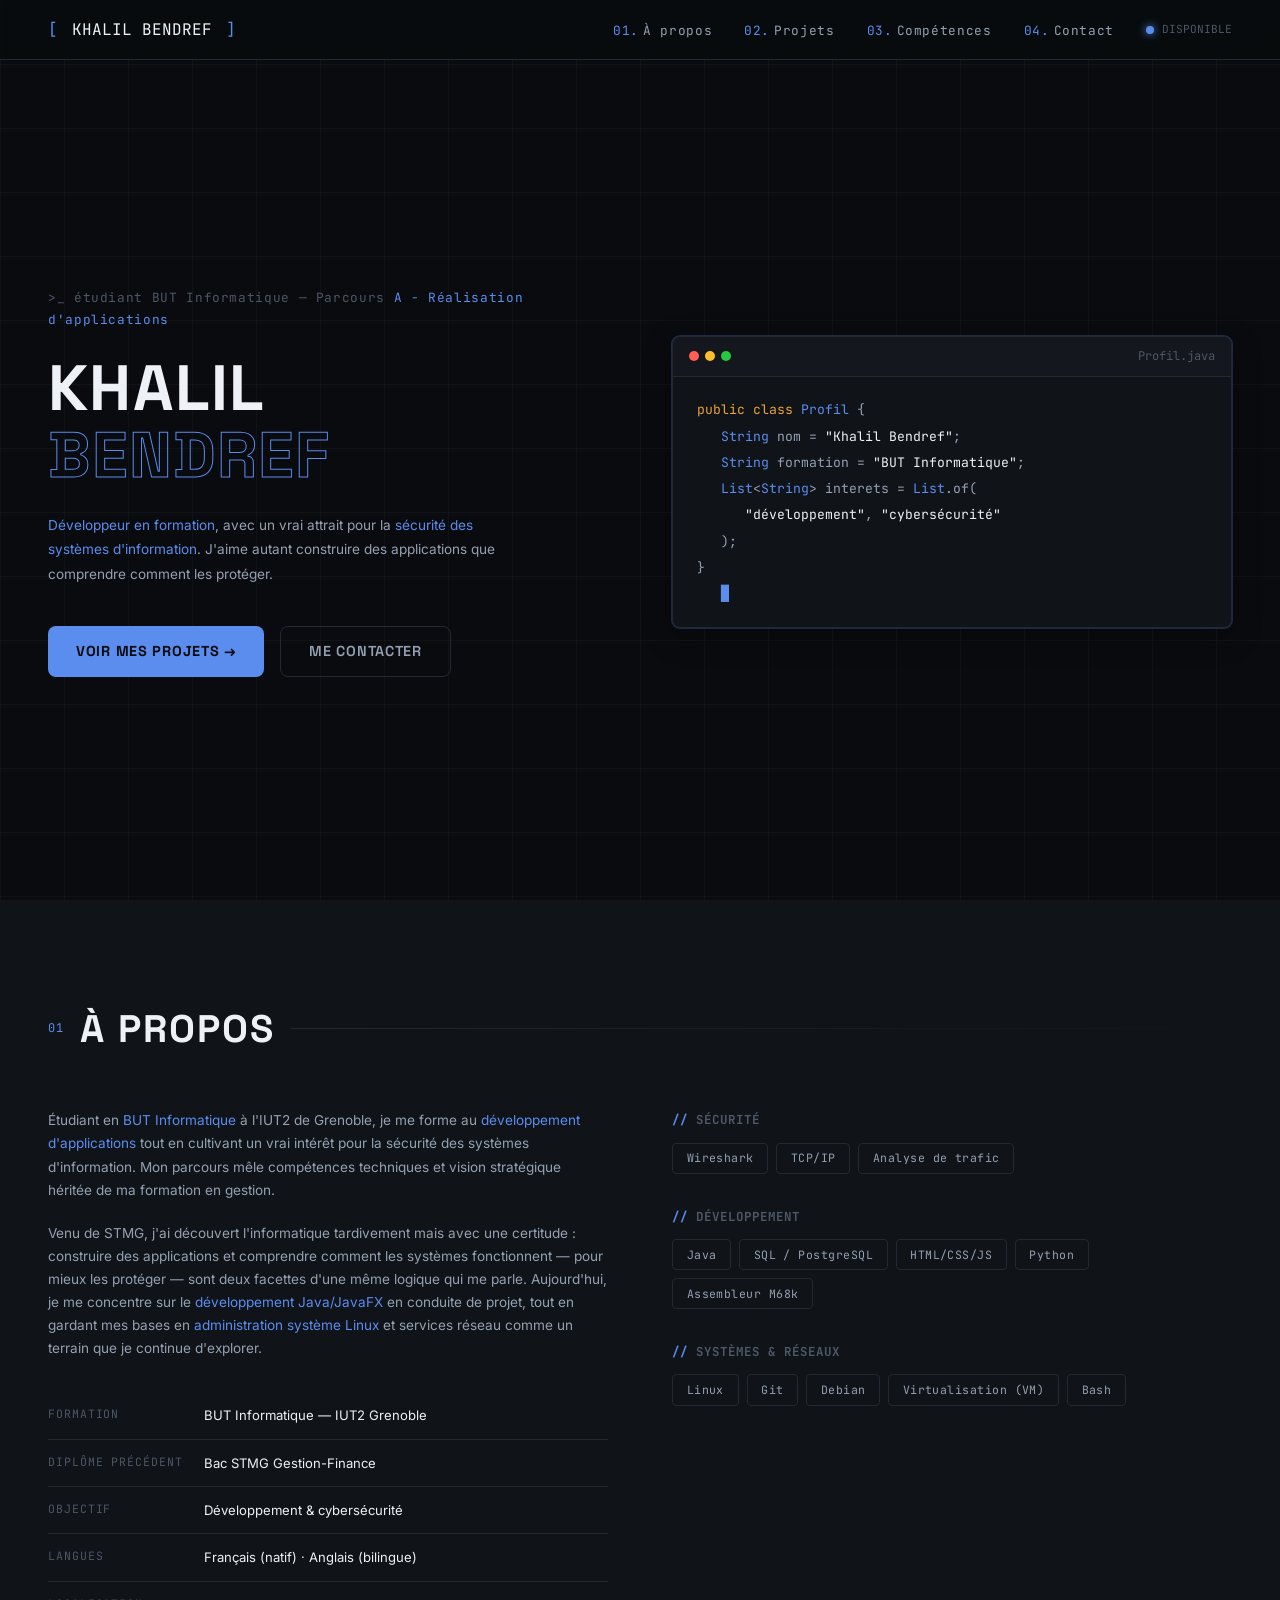
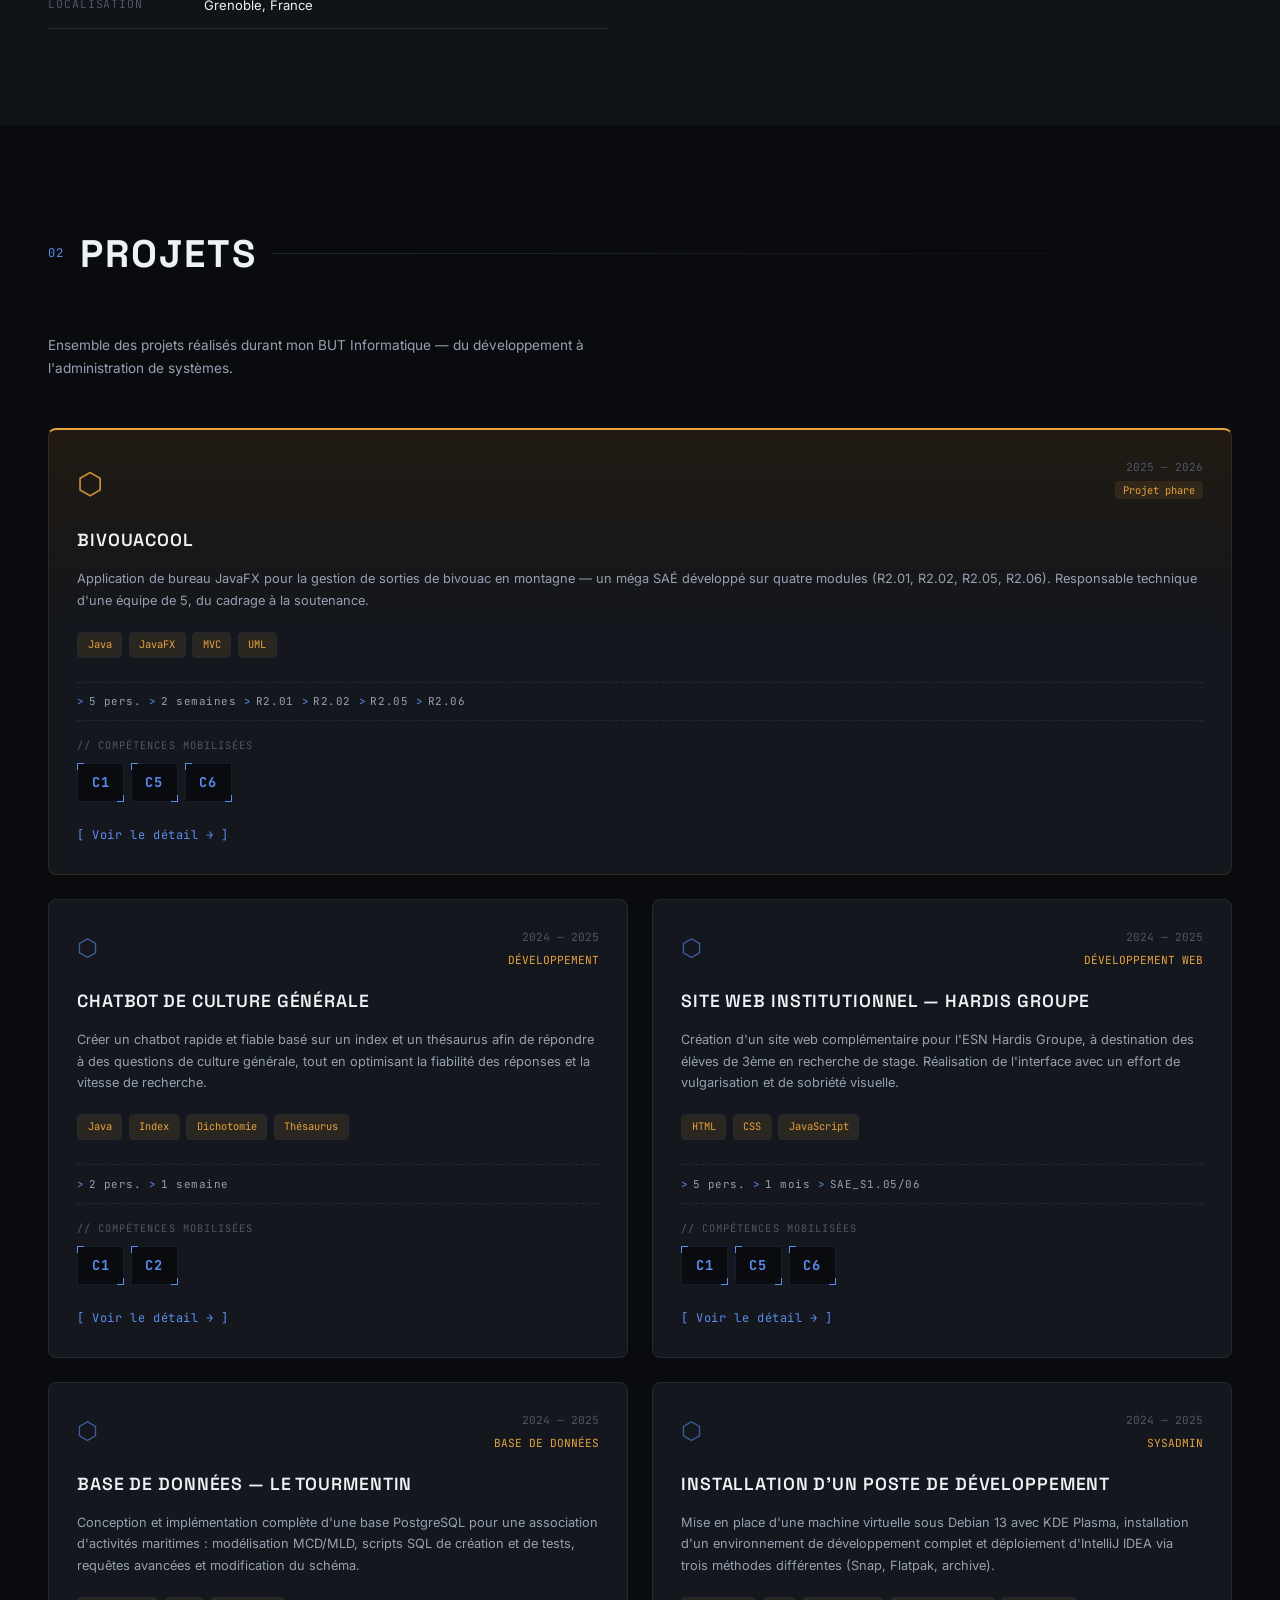
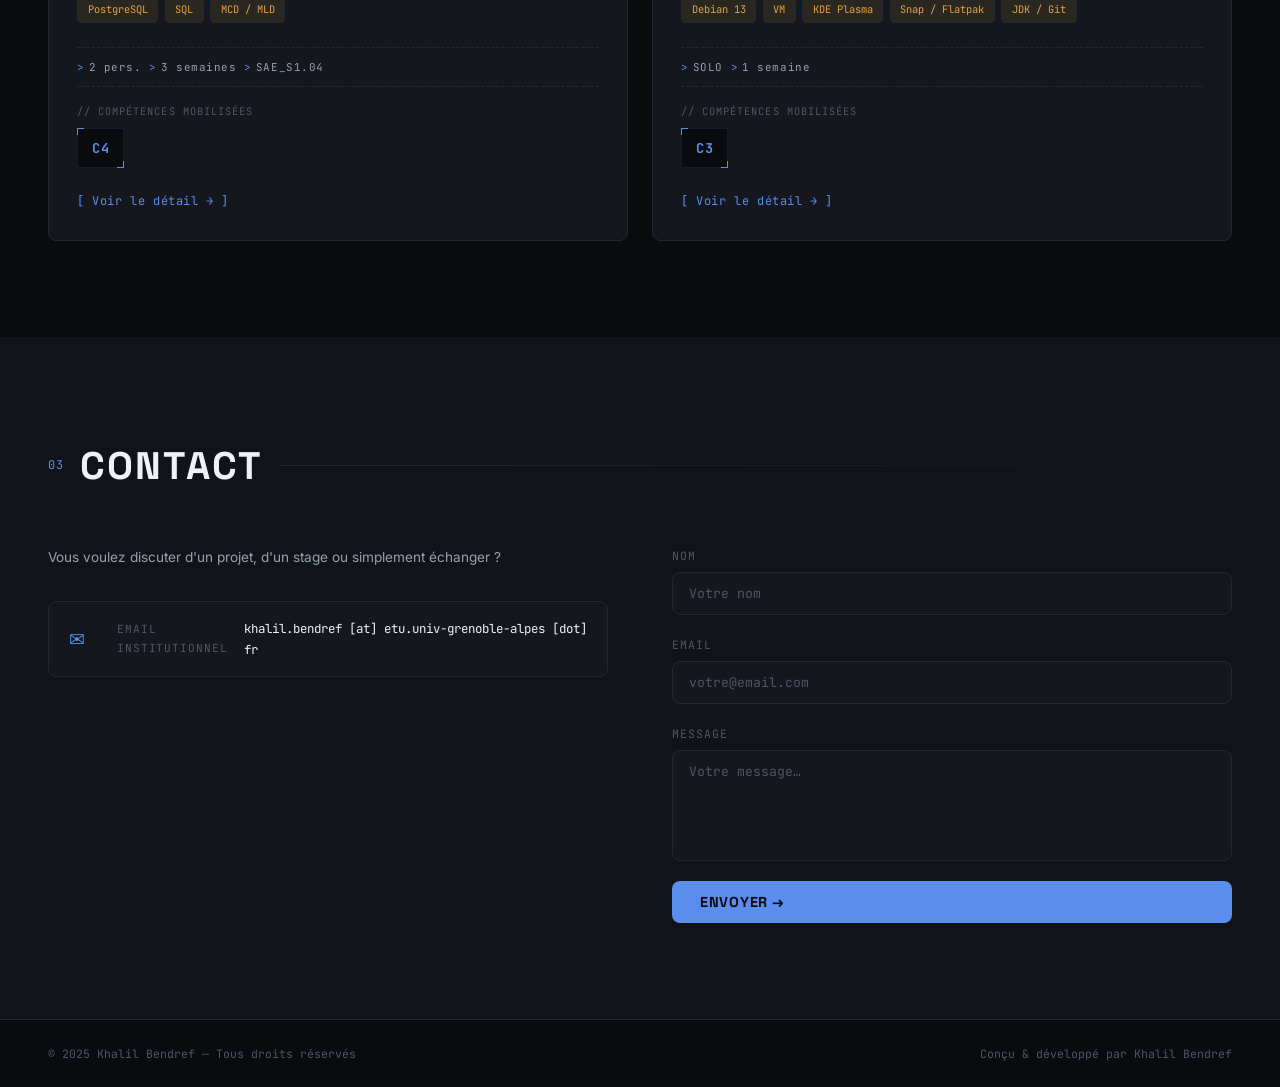
==== commit 321f3af4: "Update index.html" ====
--- a/index.html
+++ b/index.html
@@ -383,21 +383,11 @@
       <div class="contact-text">
         <p>Vous voulez discuter d'un projet, d'un stage ou simplement échanger ?</p>
         <div class="contact-links">
-          <a href="#" class="contact-item" id="emailLink">
+                  <a href="#" class="contact-item" id="emailLink">
   <span class="ci-icon">✉</span>
   <span class="ci-label">Email institutionnel</span>
   <span class="ci-value" id="emailDisplay">[email protégé — cliquez pour afficher]</span>
 </a>
-          <a href="https://github.com/kbnueve" target="_blank" class="contact-item">
-            <span class="ci-icon">⌥</span>
-            <span class="ci-label">GitHub</span>
-            <span class="ci-value">github.com/kbnueve</span>
-          </a>
-          <a href="https://linkedin.com/in/khalil-bendref-25b156413" target="_blank" class="contact-item">
-            <span class="ci-icon">◈</span>
-            <span class="ci-label">LinkedIn</span>
-            <span class="ci-value">linkedin.com/in/khalil-bendref-25b156413</span>
-          </a>
         </div>
       </div>
      <form class="contact-form" id="contactForm" action="https://formspree.io/f/mykvalyw" method="POST">
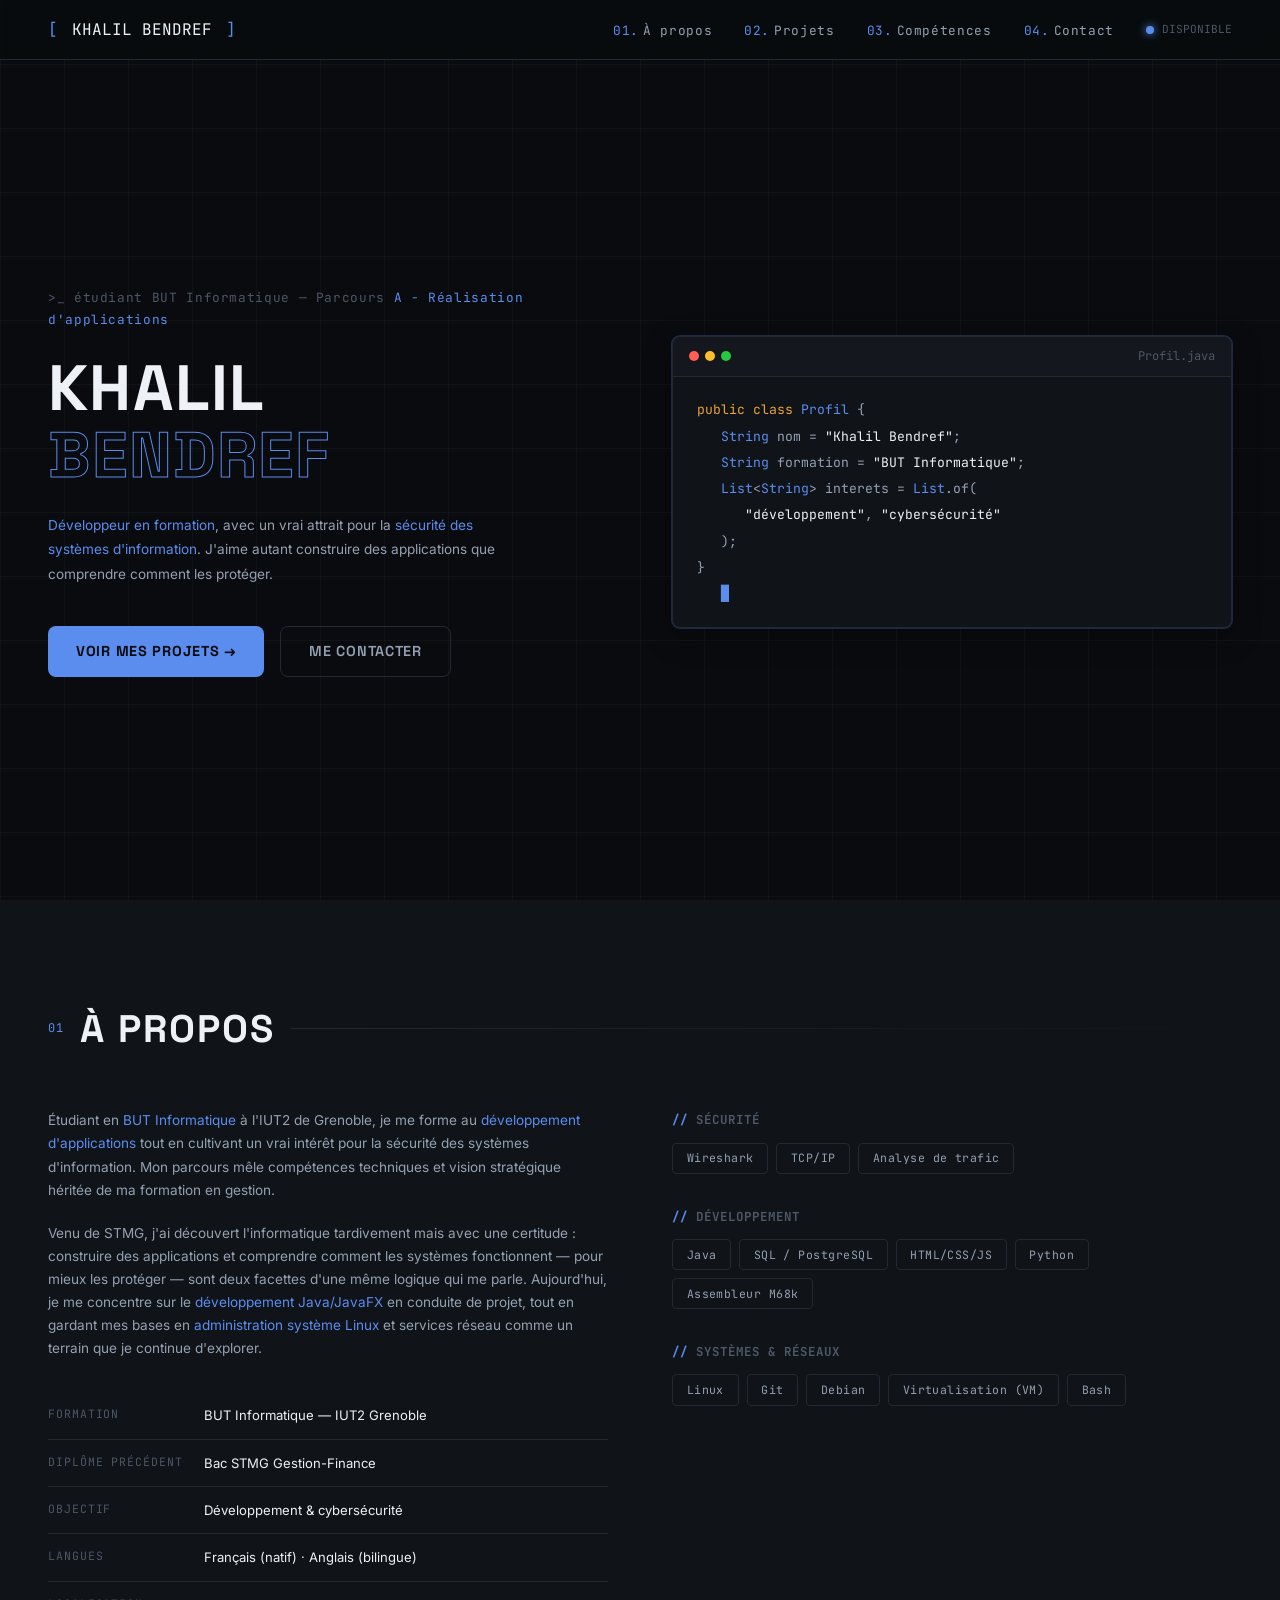
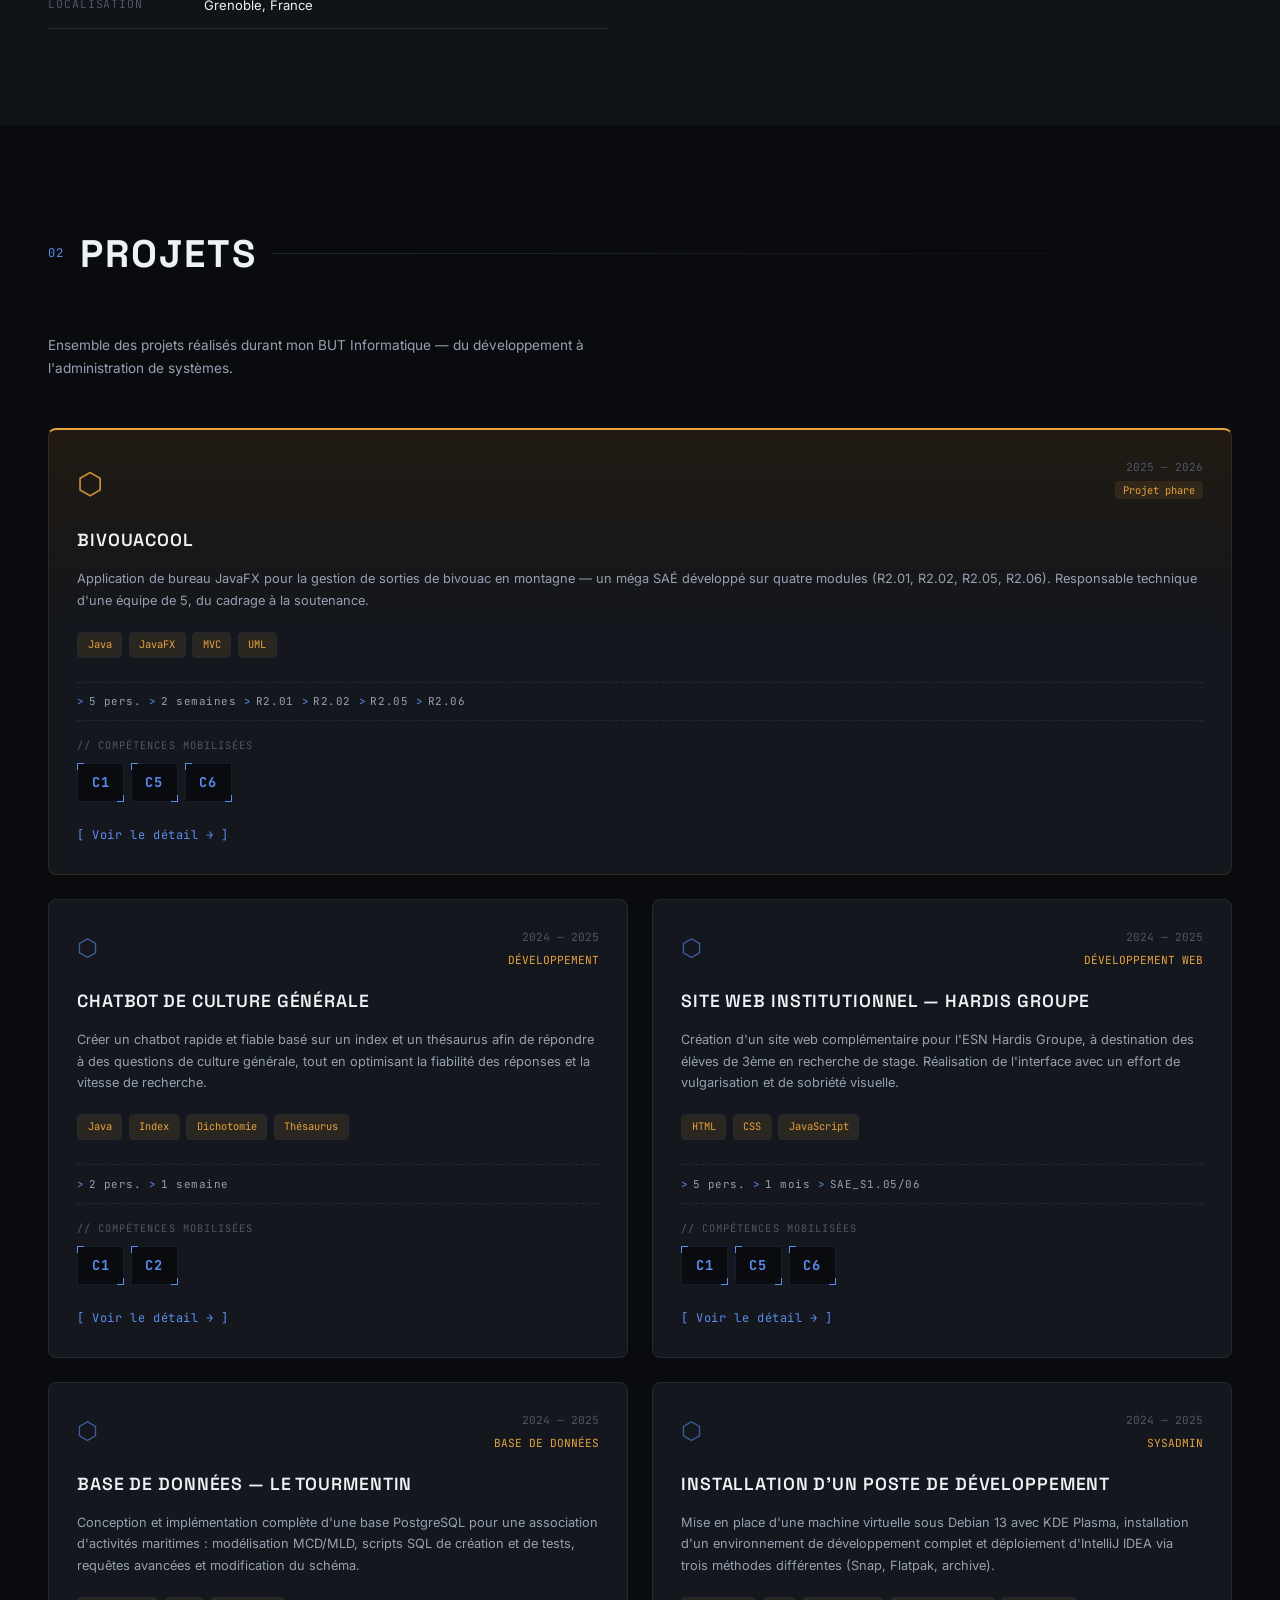
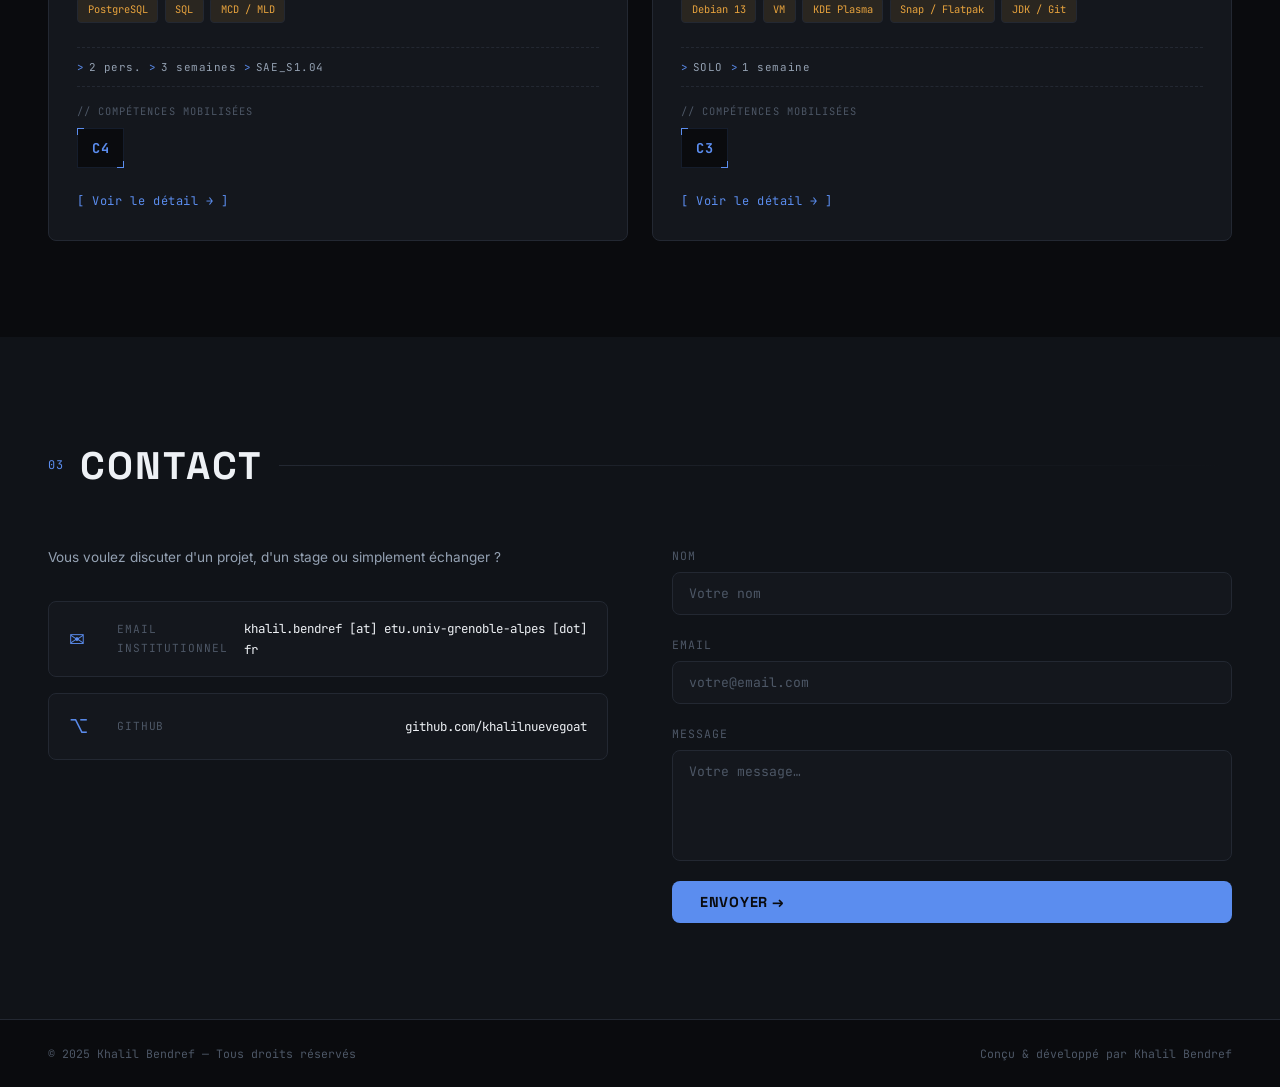
==== commit c79be477: "Update 2  index.html" ====
--- a/index.html
+++ b/index.html
@@ -380,14 +380,19 @@
       <div class="section-line"></div>
     </div>
     <div class="contact-grid">
-      <div class="contact-text">
+           <div class="contact-text">
         <p>Vous voulez discuter d'un projet, d'un stage ou simplement échanger ?</p>
         <div class="contact-links">
-                  <a href="#" class="contact-item" id="emailLink">
+          <a href="#" class="contact-item" id="emailLink">
   <span class="ci-icon">✉</span>
   <span class="ci-label">Email institutionnel</span>
   <span class="ci-value" id="emailDisplay">[email protégé — cliquez pour afficher]</span>
 </a>
+          <a href="https://github.com/khalilnuevegoat" target="_blank" class="contact-item">
+            <span class="ci-icon">⌥</span>
+            <span class="ci-label">GitHub</span>
+            <span class="ci-value">github.com/khalilnuevegoat</span>
+          </a>
         </div>
       </div>
      <form class="contact-form" id="contactForm" action="https://formspree.io/f/mykvalyw" method="POST">
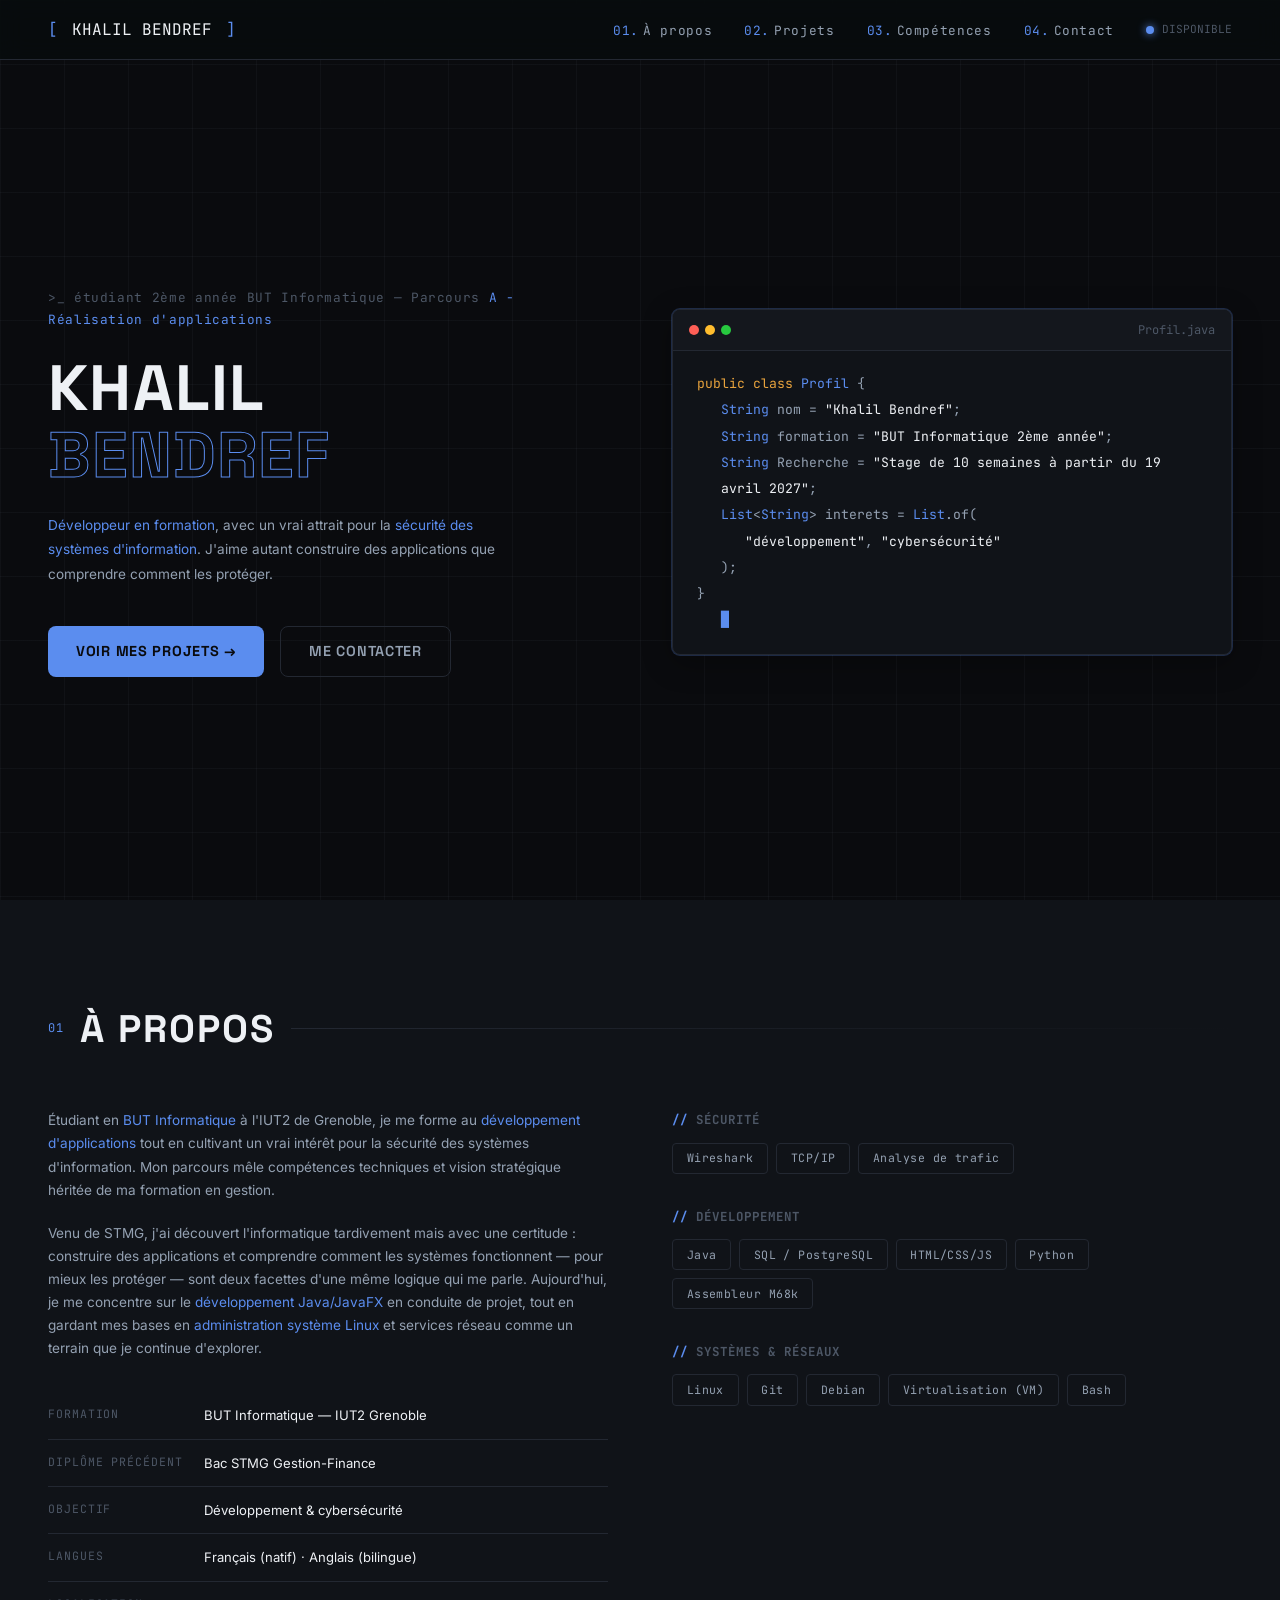
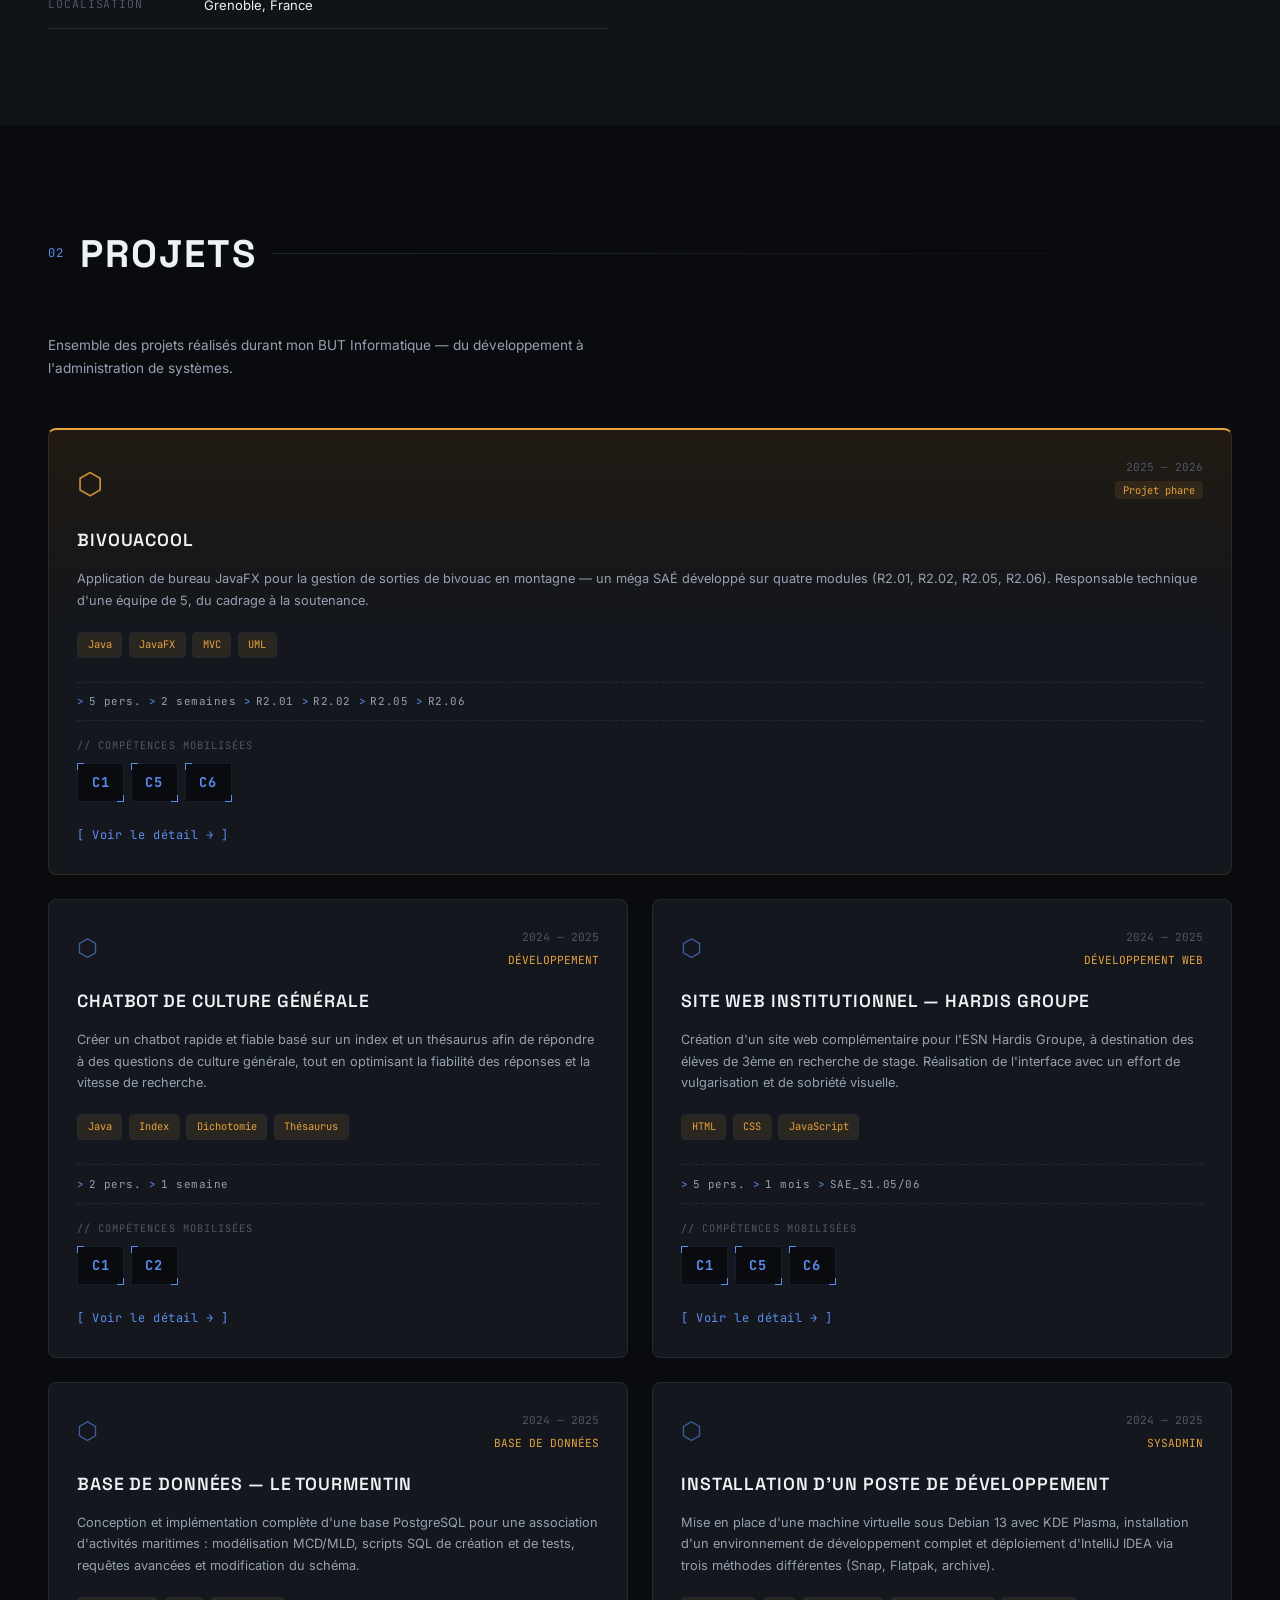
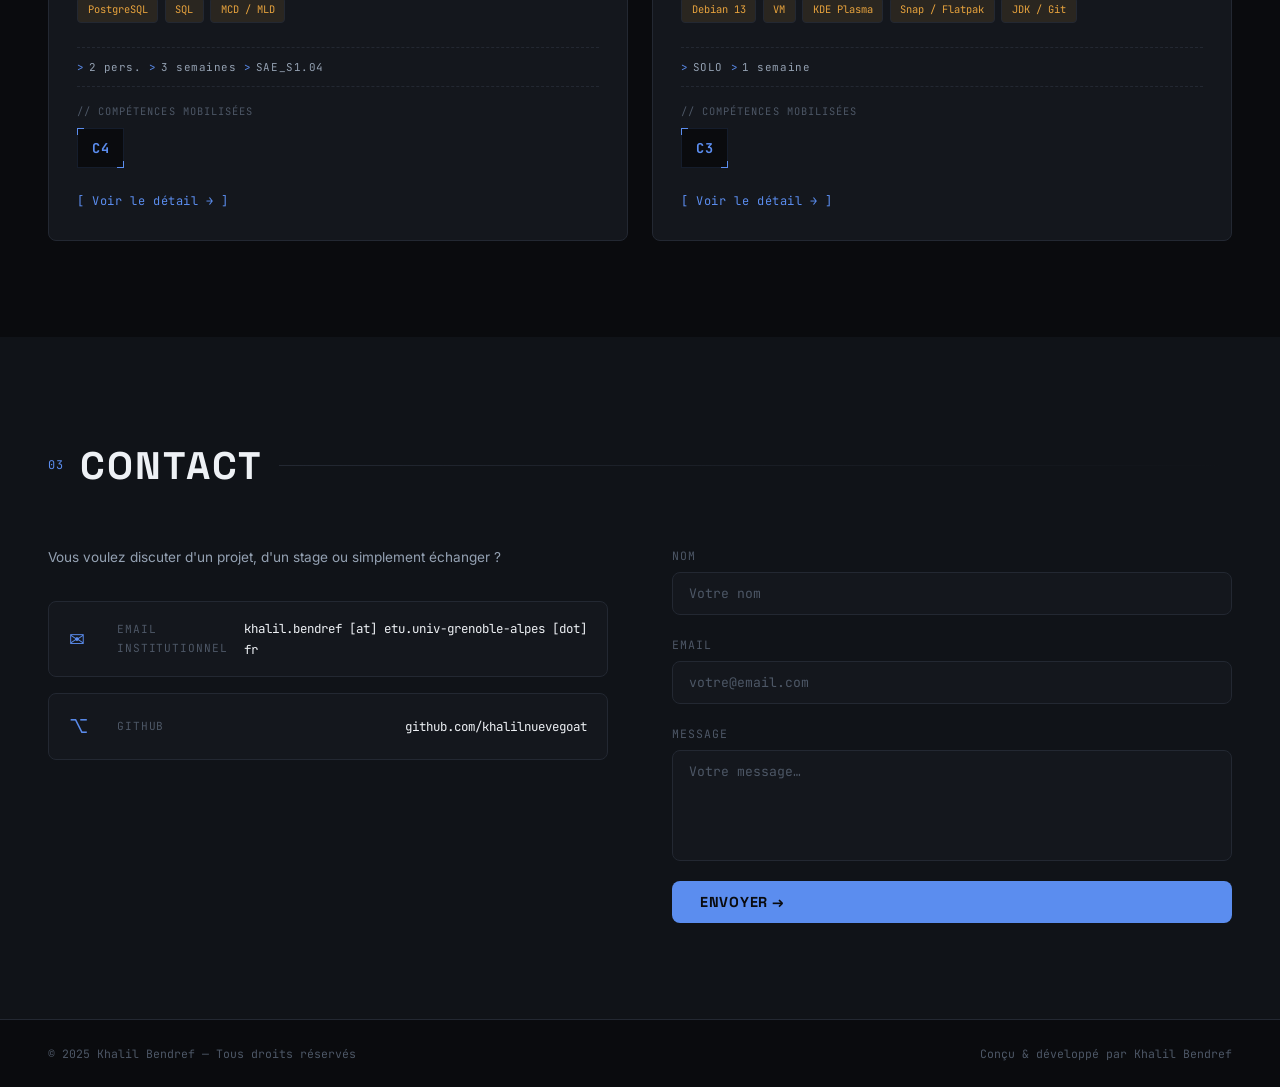
==== commit e9abc842: "Update index.html" ====
--- a/index.html
+++ b/index.html
@@ -35,7 +35,7 @@
   <section class="hero" id="hero">
     <div class="hero-bg-grid"></div>
     <div class="hero-content">
-      <div class="hero-tag">&gt;_ étudiant BUT Informatique — Parcours <span class="accent">A - Réalisation d'applications</span></div>
+      <div class="hero-tag">&gt;_ étudiant 2ème année BUT Informatique — Parcours <span class="accent">A - Réalisation d'applications</span></div>
       <h1 class="hero-title">
         <span>KHALIL</span>
         <br/>
@@ -62,7 +62,9 @@
       <div class="terminal-body code-body">
         <p><span class="tk-kw">public class</span> <span class="tk-type">Profil</span> {</p>
         <p class="indent"><span class="tk-type">String</span> nom = <span class="tk-str">"Khalil Bendref"</span>;</p>
-        <p class="indent"><span class="tk-type">String</span> formation = <span class="tk-str">"BUT Informatique"</span>;</p>
+        <p class="indent"><span class="tk-type">String</span> formation = <span class="tk-str">"BUT Informatique 2ème année"</span>;</p>
+        <p class="indent"><span class="tk-type">String</span> Recherche = <span class="tk-str">"Stage de 10 semaines à partir du 19 avril 2027"</span>;</p>
+
         <p class="indent"><span class="tk-type">List</span>&lt;<span class="tk-type">String</span>&gt; interets = <span class="tk-type">List</span>.of(</p>
         <p class="indent indent2"><span class="tk-str">"développement"</span>, <span class="tk-str">"cybersécurité"</span></p>
         <p class="indent">);</p>
@@ -395,7 +397,7 @@
           </a>
         </div>
       </div>
-     <form class="contact-form" id="contactForm" action="https://formspree.io/f/mykvalyw" method="POST">
+     <form class="contact-form" id="contactForm" action="https://formspree.io/f/mbglqazp" method="POST">
         <div class="form-group">
           <label for="name">Nom</label>
           <input type="text" id="name" name="name" placeholder="Votre nom" required/>
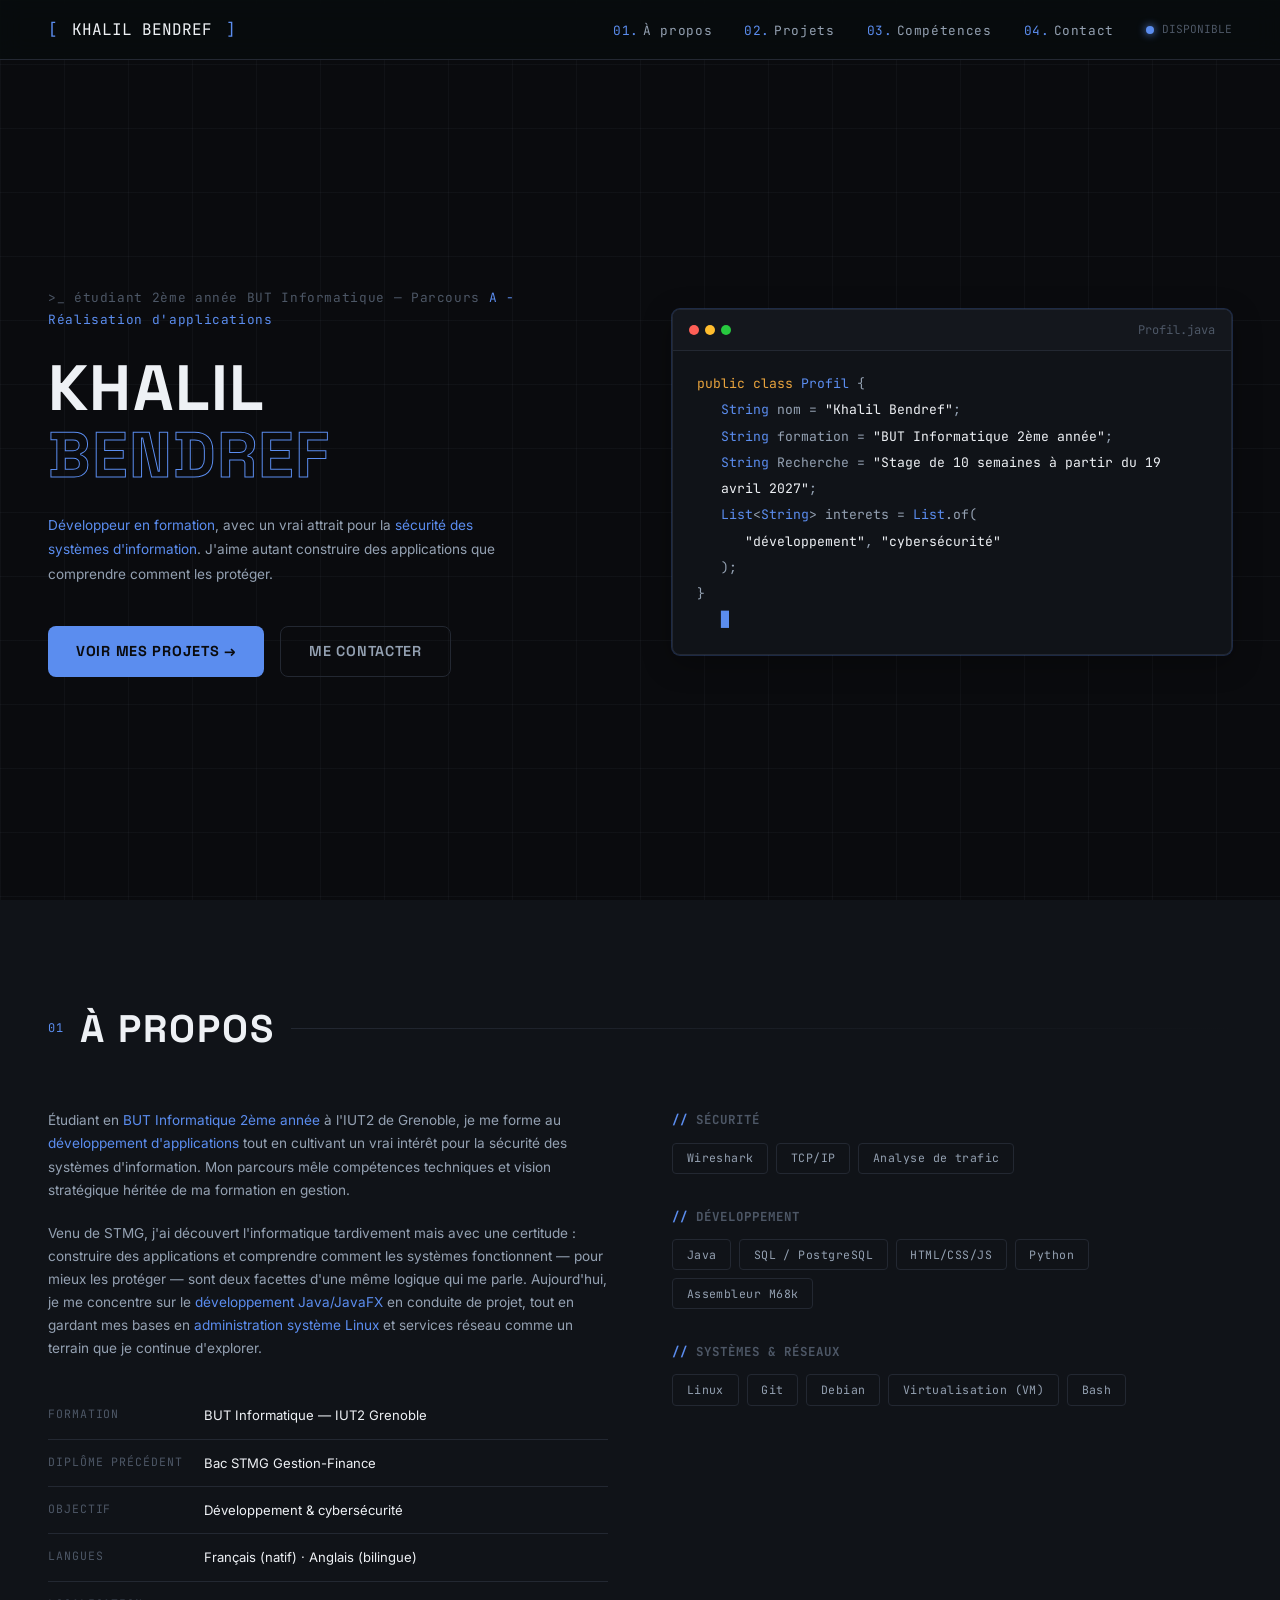
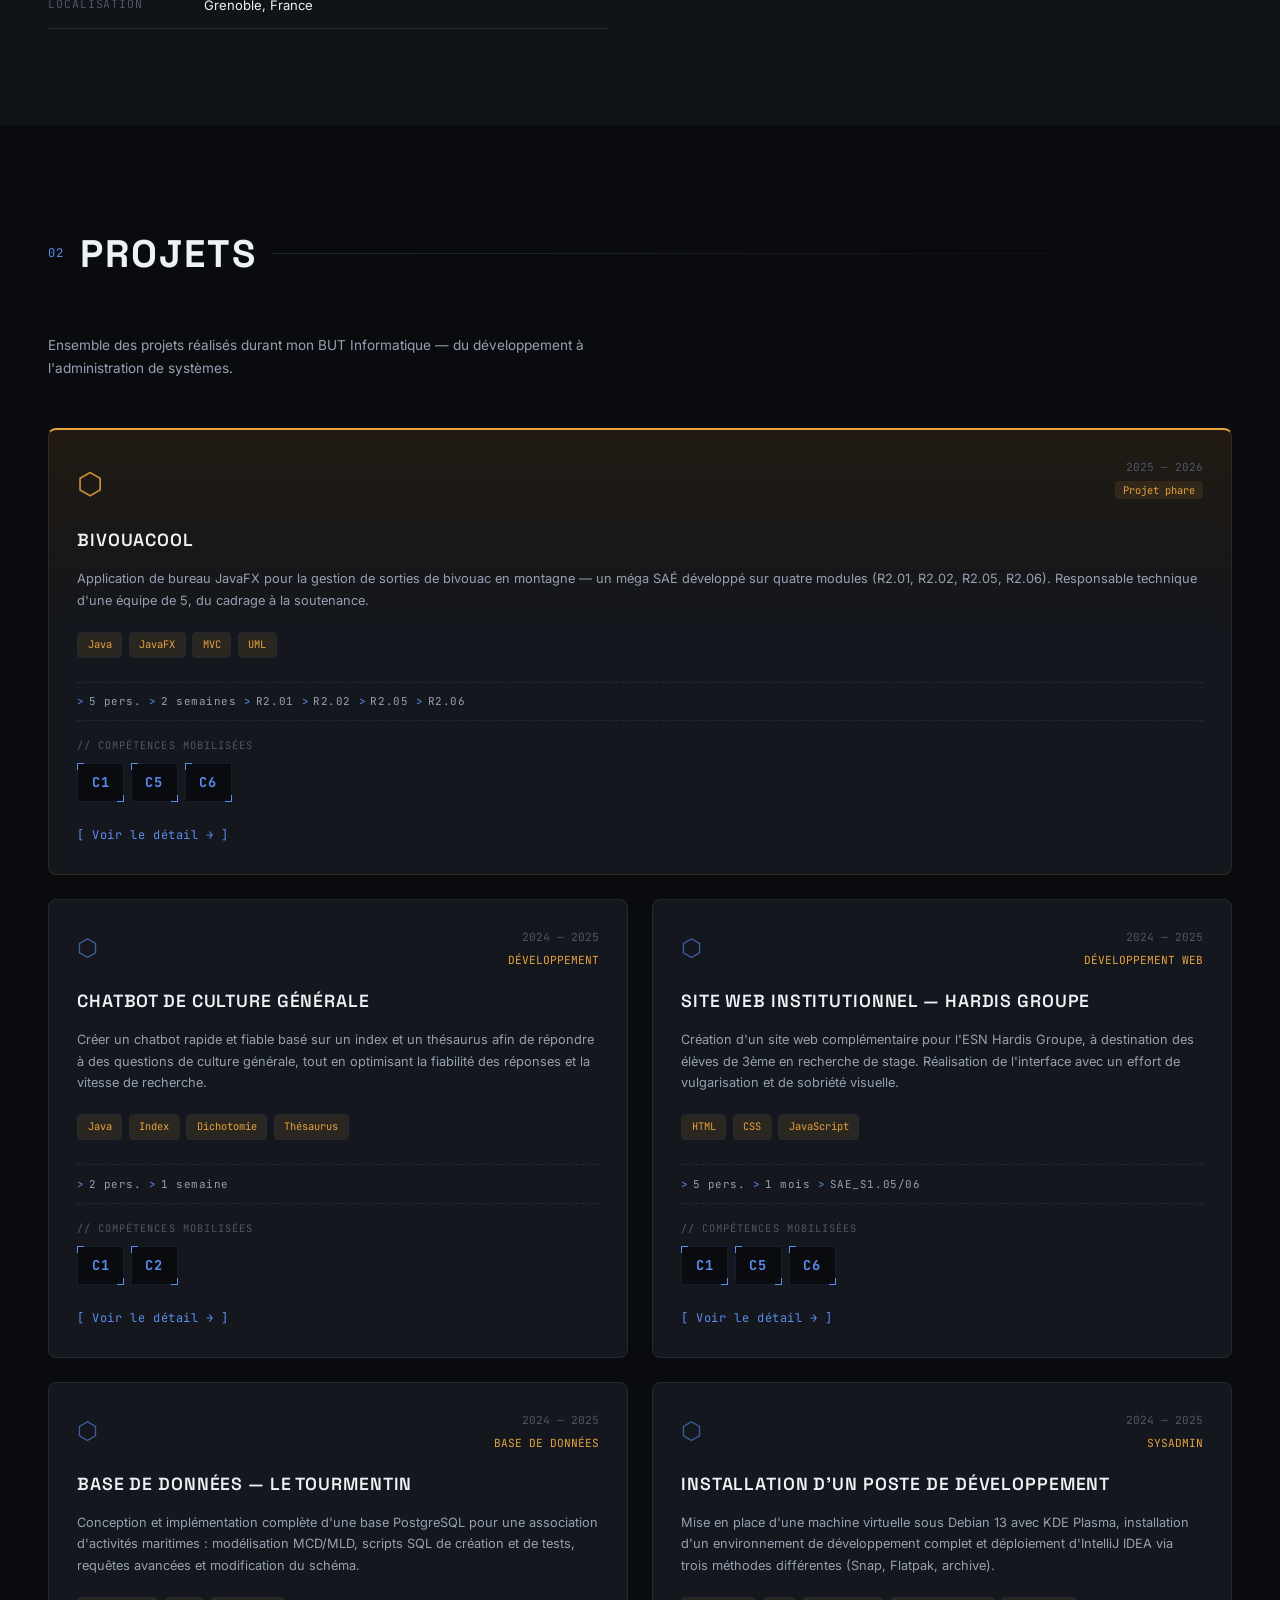
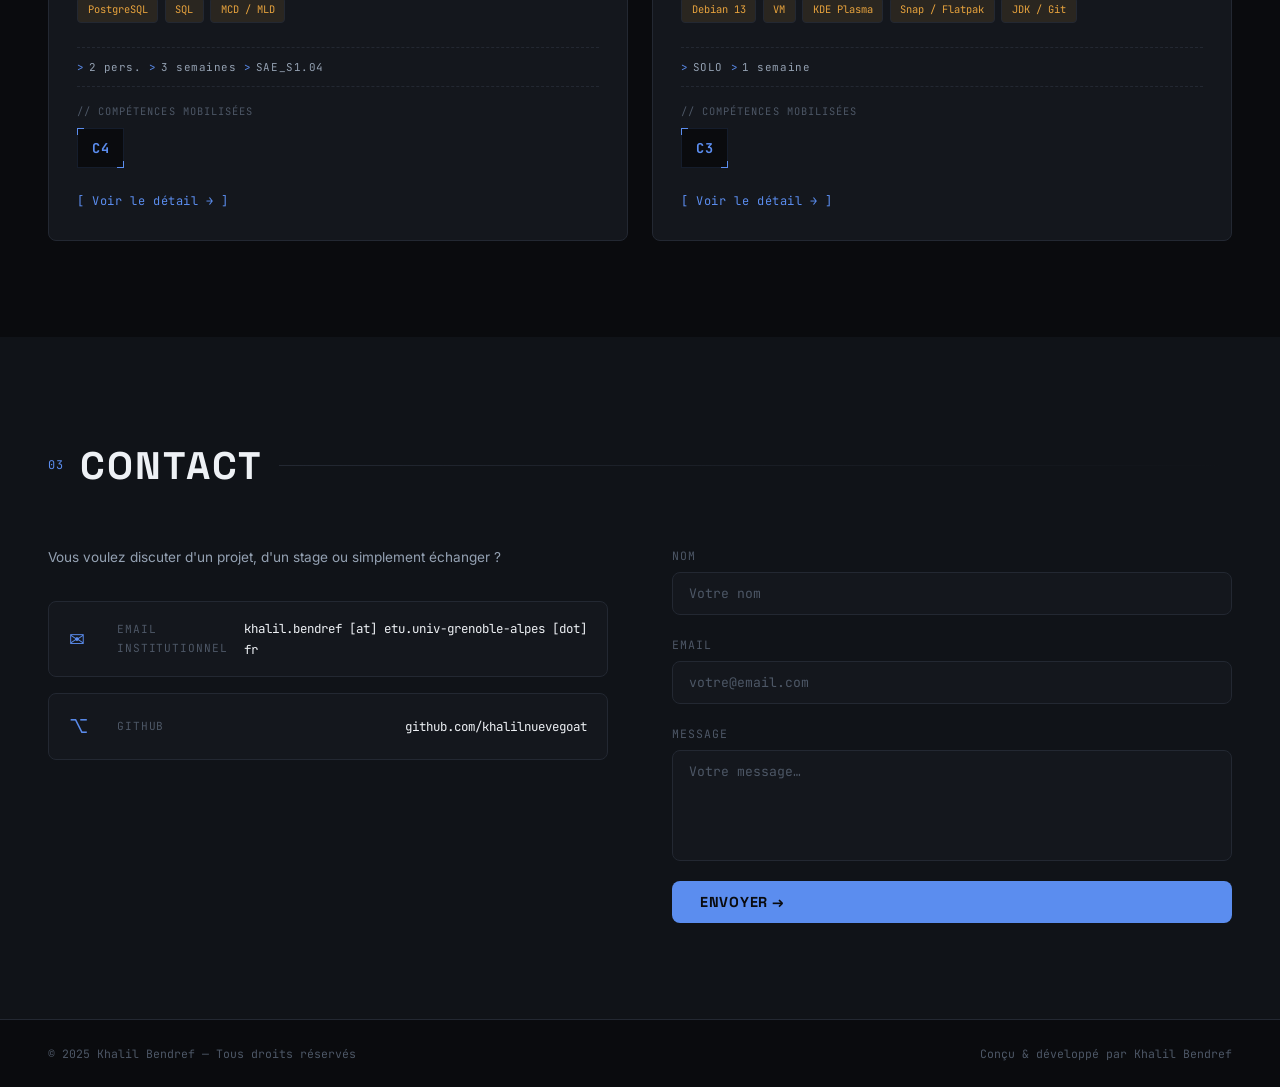
==== commit b0c1b6fd: "Update index.html" ====
--- a/index.html
+++ b/index.html
@@ -84,7 +84,7 @@
     <div class="about-grid">
       <div class="about-text">
         <p>
-          Étudiant en <span class="accent">BUT Informatique</span> à l'IUT2 de Grenoble,
+          Étudiant en <span class="accent">BUT Informatique 2ème année</span> à l'IUT2 de Grenoble,
           je me forme au <span class="accent">développement d'applications</span> tout en
           cultivant un vrai intérêt pour la sécurité des systèmes d'information.
           Mon parcours mêle compétences techniques et vision stratégique héritée de ma formation en gestion.
